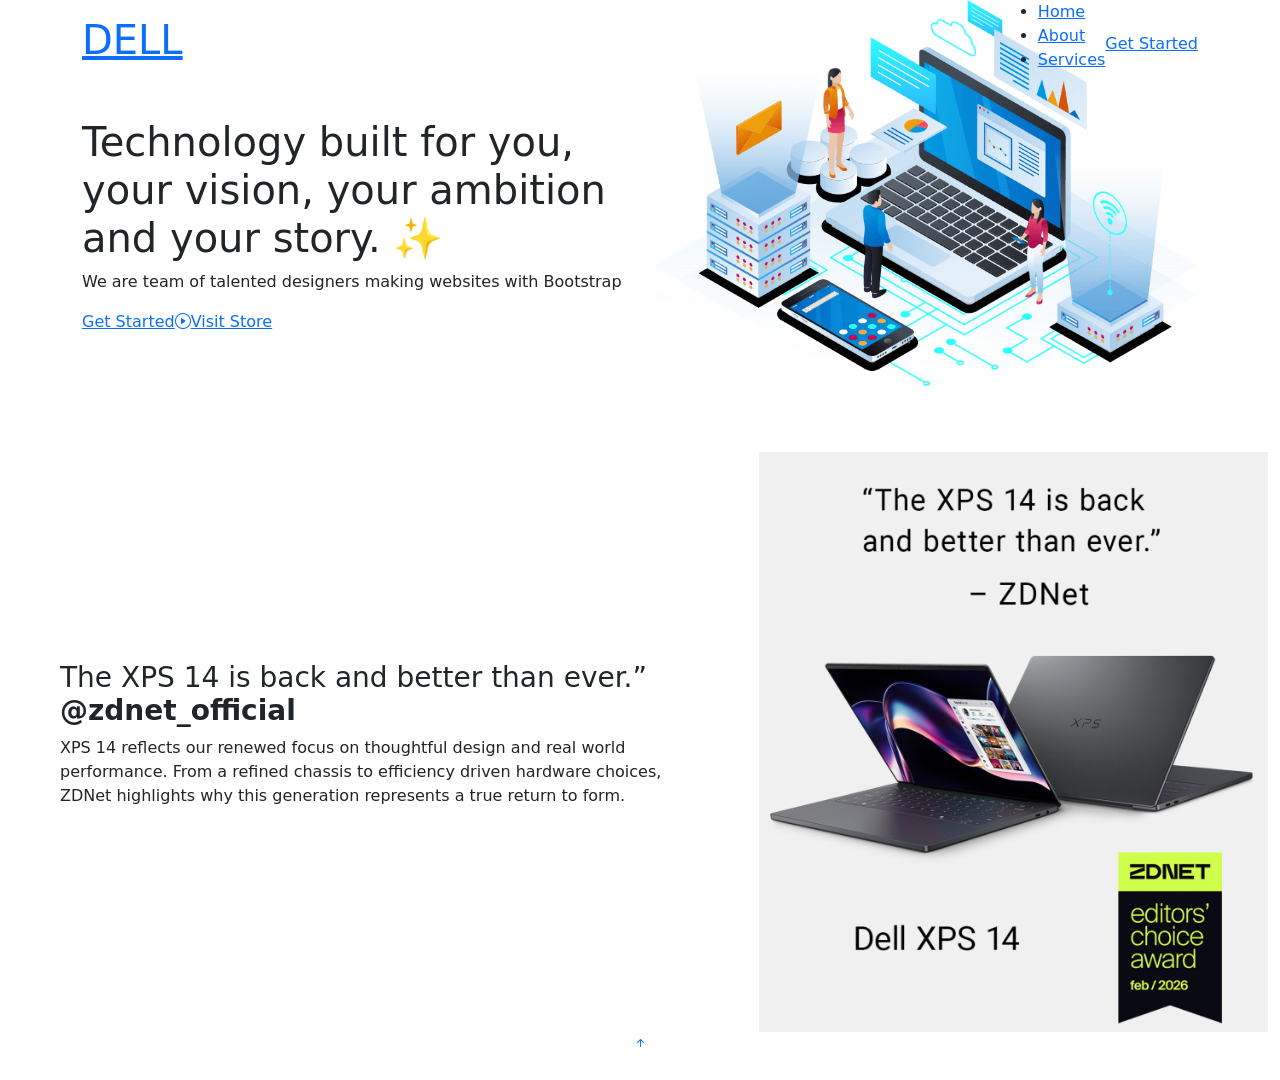
==== pertemuan5.html @ be4ac1d8 "Pertemuan 5" ====
<!DOCTYPE html>
<html lang="en">

<head>
    <meta charset="utf-8">
    <meta content="width=device-width, initial-scale=1.0" name="viewport">
    <title>DELL</title>
    <meta name="description" content="">
    <meta name="keywords" content="">

    <!-- Favicons -->
    <link href="assets/img/favicon.png" rel="icon">
    <link href="assets/img/apple-touch-icon.png" rel="apple-touch-icon">

    <!-- Fonts -->
    <link href="https://fonts.googleapis.com" rel="preconnect">
    <link href="https://fonts.gstatic.com" rel="preconnect" crossorigin>
    <link
        href="https://fonts.googleapis.com/css2?family=Open+Sans:ital,wght@0,300;0,400;0,500;0,600;0,700;0,800;1,300;1,400;1,500;1,600;1,700;1,800&family=Poppins:ital,wght@0,100;0,200;0,300;0,400;0,500;0,600;0,700;0,800;0,900;1,100;1,200;1,300;1,400;1,500;1,600;1,700;1,800;1,900&family=Jost:ital,wght@0,100;0,200;0,300;0,400;0,500;0,600;0,700;0,800;0,900;1,100;1,200;1,300;1,400;1,500;1,600;1,700;1,800;1,900&display=swap"
        rel="stylesheet">

    <!-- Vendor CSS Files -->
    <link href="assets/vendor/bootstrap/css/bootstrap.min.css" rel="stylesheet">
    <link href="assets/vendor/bootstrap-icons/bootstrap-icons.css" rel="stylesheet">
    <link href="assets/vendor/aos/aos.css" rel="stylesheet">
    <link href="assets/vendor/glightbox/css/glightbox.min.css" rel="stylesheet">
    <link href="assets/vendor/swiper/swiper-bundle.min.css" rel="stylesheet">

    <!-- Main CSS File -->
    <link href="assets/css/main.css" rel="stylesheet">

    <!-- =======================================================
  * Template Name: Arsha
  * Template URL: https://bootstrapmade.com/arsha-free-bootstrap-html-template-corporate/
  * Updated: Feb 22 2025 with Bootstrap v5.3.3
  * Author: BootstrapMade.com
  * License: https://bootstrapmade.com/license/
  ======================================================== -->
</head>

<body class="index-page">
    <header id="header" class="header d-flex align-items-center fixed-top">
        <div class="container-fluid container-xl position-relative d-flex align-items-center">

            <a href="index.html" class="logo d-flex align-items-center me-auto">
                <!-- Uncomment the line below if you also wish to use an image logo -->
                <!-- <img src="assets/img/logo.webp" alt=""> -->
                <h1 class="sitename">DELL</h1>
            </a>

            <nav id="navmenu" class="navmenu">
                <ul>
                    <li><a href="#hero" class="active">Home</a></li>
                    <li><a href="#about">About</a></li>
                    <li><a href="#services">Services</a></li>

                </ul>
                <i class="mobile-nav-toggle d-xl-none bi bi-list"></i>
            </nav>

            <a class="btn-getstarted" href="#about">Get Started</a>

        </div>
    </header>

    <main class="main">
        <!-- Hero Section -->
        <section id="hero" class="hero section dark-background">

            <div class="container">
                <div class="row gy-4">
                    <div class="col-lg-6 order-2 order-lg-1 d-flex flex-column justify-content-center"
                        data-aos="zoom-out">
                        <h1>Technology built for you, your vision, your ambition and your story. ✨</h1>
                        <p>We are team of talented designers making websites with Bootstrap</p>

                        <div class="d-flex">
                            <a href="#about" class="btn-get-started">Get Started</a>
                            <a href="https://l.instagram.com/?u=https%3A%2F%2Fvisitstore.bio%2Fdell%3Ftab%3Dig%26utm_source%3Dig%26utm_medium%3Dsocial%26utm_content%3Dlink_in_bio%26fbclid%3DPAZXh0bgNhZW0CMTEAc3J0YwZhcHBfaWQMMjU2MjgxMDQwNTU4AAGn1wt-uKForccDcbAhZGaCw2CGeVeqtNpb-4AswXRnAjXyF1CBVmko9P5yfzk_aem_PF3v_iSZuWiXkEMX3nxFkQ&e=AT5VqcN9qGXSwtc5ktyBr_a_6ZcY5F_qgJH9NtALonrfTA_e7dTb-rTY4AzBuj37gHFbcyLwXW1fg3IN4So0haaHDBRmsX565-ytRp4TcA"
                                class="glightbox btn-watch-video d-flex align-items-center"><i
                                    class="bi bi-play-circle"></i><span>Visit Store</span></a>
                        </div>
                    </div>
                    <div class="col-lg-6 order-1 order-lg-2 hero-img" data-aos="zoom-out" data-aos-delay="200">
                        <img src="assets/img/hero-img.png" class="img-fluid animated" alt="">
                    </div>
                </div>
            </div>

        </section><!-- /Hero Section -->

        <!-- Why Us Section -->
        <section id="why-us" class="section why-us light-background" data-builder="section">

            <div class="container-fluid">

                <div class="row gy-4">

                    <div class="col-lg-7 d-flex flex-column justify-content-center order-2 order-lg-1">

                        <div class="content px-xl-5" data-aos="fade-up" data-aos-delay="100">
                            <h3><span>The XPS 14 is back and better than ever.” </span><strong> @zdnet_official</strong>
                            </h3>
                            <p>
                                XPS 14 reflects our renewed focus on thoughtful design and real world performance. From
                                a refined chassis to efficiency driven hardware choices, ZDNet highlights why this
                                generation represents a true return to form.
                            </p>
                        </div>
                    </div>

                    <div class="col-lg-5 order-1 order-lg-2 why-us-img">
                        <img src="assets/img/dellfoto.png" class="img-fluid" alt="" data-aos="zoom-in"
                            data-aos-delay="100">
                    </div>
                </div>

            </div>

        </section><!-- /Why Us Section -->

    </main>
    <!-- Scroll Top -->
    <a href="#" id="scroll-top" class="scroll-top d-flex align-items-center justify-content-center"><i
            class="bi bi-arrow-up-short"></i></a>


    <!-- Preloader -->
    <div id="preloader"></div>

    <!-- Vendor JS Files -->
    <script src="assets/vendor/bootstrap/js/bootstrap.bundle.min.js"></script>
    <script src="assets/vendor/php-email-form/validate.js"></script>
    <script src="assets/vendor/aos/aos.js"></script>
    <script src="assets/vendor/glightbox/js/glightbox.min.js"></script>
    <script src="assets/vendor/swiper/swiper-bundle.min.js"></script>
    <script src="assets/vendor/waypoints/noframework.waypoints.js"></script>
    <script src="assets/vendor/imagesloaded/imagesloaded.pkgd.min.js"></script>
    <script src="assets/vendor/isotope-layout/isotope.pkgd.min.js"></script>

    <!-- Main JS File -->
    <script src="assets/js/main.js"></script>
</body>

</html>
---- assets/css/main.css ----
/**
* Template Name: Arsha
* Template URL: https://bootstrapmade.com/arsha-free-bootstrap-html-template-corporate/
* Updated: Feb 22 2025 with Bootstrap v5.3.3
* Author: BootstrapMade.com
* License: https://bootstrapmade.com/license/
*/

/*--------------------------------------------------------------
# Font & Color Variables
# Help: https://bootstrapmade.com/color-system/
--------------------------------------------------------------*/
/* Fonts */
:root {
  --default-font: "Open Sans",  system-ui, -apple-system, "Segoe UI", Roboto, "Helvetica Neue", Arial, "Noto Sans", "Liberation Sans", sans-serif, "Apple Color Emoji", "Segoe UI Emoji", "Segoe UI Symbol", "Noto Color Emoji";
  --heading-font: "Jost",  sans-serif;
  --nav-font: "Poppins",  sans-serif;
}

/* Global Colors - The following color variables are used throughout the website. Updating them here will change the color scheme of the entire website */
:root { 
  --background-color: #ffffff; /* Background color for the entire website, including individual sections */
  --default-color: #444444; /* Default color used for the majority of the text content across the entire website */
  --heading-color: #37517e; /* Color for headings, subheadings and title throughout the website */
  --accent-color: #47b2e4; /* Accent color that represents your brand on the website. It's used for buttons, links, and other elements that need to stand out */
  --surface-color: #ffffff; /* The surface color is used as a background of boxed elements within sections, such as cards, icon boxes, or other elements that require a visual separation from the global background. */
  --contrast-color: #ffffff; /* Contrast color for text, ensuring readability against backgrounds of accent, heading, or default colors. */
}

/* Nav Menu Colors - The following color variables are used specifically for the navigation menu. They are separate from the global colors to allow for more customization options */
:root {
  --nav-color: #ffffff;  /* The default color of the main navmenu links */
  --nav-hover-color: #47b2e4; /* Applied to main navmenu links when they are hovered over or active */
  --nav-mobile-background-color: #ffffff; /* Used as the background color for mobile navigation menu */
  --nav-dropdown-background-color: #ffffff; /* Used as the background color for dropdown items that appear when hovering over primary navigation items */
  --nav-dropdown-color: #444444; /* Used for navigation links of the dropdown items in the navigation menu. */
  --nav-dropdown-hover-color: #47b2e4; /* Similar to --nav-hover-color, this color is applied to dropdown navigation links when they are hovered over. */
}

/* Color Presets - These classes override global colors when applied to any section or element, providing reuse of the sam color scheme. */

.light-background {
  --background-color: #f5f6f8;
  --surface-color: #ffffff;
}

.dark-background {
  --background-color: #37517e;
  --default-color: #ffffff;
  --heading-color: #ffffff;
  --surface-color: #4668a2;
  --contrast-color: #ffffff;
}

/* Smooth scroll */
:root {
  scroll-behavior: smooth;
}

/*--------------------------------------------------------------
# General Styling & Shared Classes
--------------------------------------------------------------*/
body {
  color: var(--default-color);
  background-color: var(--background-color);
  font-family: var(--default-font);
}

a {
  color: var(--accent-color);
  text-decoration: none;
  transition: 0.3s;
}

a:hover {
  color: color-mix(in srgb, var(--accent-color), transparent 25%);
  text-decoration: none;
}

h1,
h2,
h3,
h4,
h5,
h6 {
  color: var(--heading-color);
  font-family: var(--heading-font);
}

/* PHP Email Form Messages
------------------------------*/
.php-email-form .error-message {
  display: none;
  background: #df1529;
  color: #ffffff;
  text-align: left;
  padding: 15px;
  margin-bottom: 24px;
  font-weight: 600;
}

.php-email-form .sent-message {
  display: none;
  color: #ffffff;
  background: #059652;
  text-align: center;
  padding: 15px;
  margin-bottom: 24px;
  font-weight: 600;
}

.php-email-form .loading {
  display: none;
  background: var(--surface-color);
  text-align: center;
  padding: 15px;
  margin-bottom: 24px;
}

.php-email-form .loading:before {
  content: "";
  display: inline-block;
  border-radius: 50%;
  width: 24px;
  height: 24px;
  margin: 0 10px -6px 0;
  border: 3px solid var(--accent-color);
  border-top-color: var(--surface-color);
  animation: php-email-form-loading 1s linear infinite;
}

@keyframes php-email-form-loading {
  0% {
    transform: rotate(0deg);
  }

  100% {
    transform: rotate(360deg);
  }
}

/*--------------------------------------------------------------
# Global Header
--------------------------------------------------------------*/
.header {
  --background-color: #3d4d6a;
  --heading-color: #ffffff;
  color: var(--default-color);
  background-color: var(--background-color);
  padding: 15px 0;
  transition: all 0.5s;
  z-index: 997;
}

.header .logo {
  line-height: 1;
}

.header .logo img {
  max-height: 36px;
  margin-right: 8px;
}

.header .logo h1 {
  font-size: 30px;
  margin: 0;
  font-weight: 500;
  color: var(--heading-color);
  letter-spacing: 2px;
  text-transform: uppercase;
}

.header .btn-getstarted,
.header .btn-getstarted:focus {
  color: var(--contrast-color);
  background: var(--accent-color);
  font-size: 14px;
  padding: 8px 25px;
  margin: 0 0 0 30px;
  border-radius: 50px;
  transition: 0.3s;
}

.header .btn-getstarted:hover,
.header .btn-getstarted:focus:hover {
  color: var(--contrast-color);
  background: color-mix(in srgb, var(--accent-color), transparent 15%);
}

@media (max-width: 1200px) {
  .header .logo {
    order: 1;
  }

  .header .btn-getstarted {
    order: 2;
    margin: 0 15px 0 0;
    padding: 6px 15px;
  }

  .header .navmenu {
    order: 3;
  }
}

/* Index Page Header
------------------------------*/
.index-page .header {
  --background-color: rgba(255, 255, 255, 0);
  --heading-color: #ffffff;
  --nav-color: #ffffff;
}

/* Index Page Header on Scroll
------------------------------*/
.index-page.scrolled .header {
  --background-color: rgba(40, 58, 90, 0.9);
}

/*--------------------------------------------------------------
# Navigation Menu
--------------------------------------------------------------*/
/* Desktop Navigation */
@media (min-width: 1200px) {
  .navmenu {
    padding: 0;
  }

  .navmenu ul {
    margin: 0;
    padding: 0;
    display: flex;
    list-style: none;
    align-items: center;
  }

  .navmenu li {
    position: relative;
  }

  .navmenu a,
  .navmenu a:focus {
    color: var(--nav-color);
    padding: 18px 15px;
    font-size: 15px;
    font-family: var(--nav-font);
    font-weight: 400;
    display: flex;
    align-items: center;
    justify-content: space-between;
    white-space: nowrap;
    transition: 0.3s;
  }

  .navmenu a i,
  .navmenu a:focus i {
    font-size: 12px;
    line-height: 0;
    margin-left: 5px;
    transition: 0.3s;
  }

  .navmenu li:last-child a {
    padding-right: 0;
  }

  .navmenu li:hover>a,
  .navmenu .active,
  .navmenu .active:focus {
    color: var(--nav-hover-color);
  }

  .navmenu .dropdown ul {
    margin: 0;
    padding: 10px 0;
    background: var(--nav-dropdown-background-color);
    display: block;
    position: absolute;
    visibility: hidden;
    left: 14px;
    top: 130%;
    opacity: 0;
    transition: 0.3s;
    border-radius: 4px;
    z-index: 99;
    box-shadow: 0px 0px 30px rgba(0, 0, 0, 0.1);
  }

  .navmenu .dropdown ul li {
    min-width: 200px;
  }

  .navmenu .dropdown ul a {
    padding: 10px 20px;
    font-size: 15px;
    text-transform: none;
    color: var(--nav-dropdown-color);
  }

  .navmenu .dropdown ul a i {
    font-size: 12px;
  }

  .navmenu .dropdown ul a:hover,
  .navmenu .dropdown ul .active:hover,
  .navmenu .dropdown ul li:hover>a {
    color: var(--nav-dropdown-hover-color);
  }

  .navmenu .dropdown:hover>ul {
    opacity: 1;
    top: 100%;
    visibility: visible;
  }

  .navmenu .dropdown .dropdown ul {
    top: 0;
    left: -90%;
    visibility: hidden;
  }

  .navmenu .dropdown .dropdown:hover>ul {
    opacity: 1;
    top: 0;
    left: -100%;
    visibility: visible;
  }

  .navmenu .megamenu {
    position: static;
  }

  .navmenu .megamenu ul {
    margin: 0;
    padding: 10px;
    background: var(--nav-dropdown-background-color);
    box-shadow: 0px 0px 20px rgba(0, 0, 0, 0.1);
    position: absolute;
    top: 130%;
    left: 0;
    right: 0;
    visibility: hidden;
    opacity: 0;
    display: flex;
    transition: 0.3s;
    border-radius: 4px;
    z-index: 99;
  }

  .navmenu .megamenu ul li {
    flex: 1;
  }

  .navmenu .megamenu ul li a,
  .navmenu .megamenu ul li:hover>a {
    padding: 10px 20px;
    font-size: 15px;
    color: var(--nav-dropdown-color);
  }

  .navmenu .megamenu ul li a:hover,
  .navmenu .megamenu ul li .active,
  .navmenu .megamenu ul li .active:hover {
    color: var(--nav-dropdown-hover-color);
  }

  .navmenu .megamenu:hover>ul {
    opacity: 1;
    top: 100%;
    visibility: visible;
  }

  .navmenu .dd-box-shadow {
    box-shadow: 0px 0px 30px rgba(0, 0, 0, 0.1);
  }
}

/* Mobile Navigation */
@media (max-width: 1199px) {
  .mobile-nav-toggle {
    color: var(--nav-color);
    font-size: 28px;
    line-height: 0;
    margin-right: 10px;
    cursor: pointer;
    transition: color 0.3s;
  }

  .navmenu {
    padding: 0;
    z-index: 9997;
  }

  .navmenu ul {
    display: none;
    list-style: none;
    position: absolute;
    inset: 60px 20px 20px 20px;
    padding: 10px 0;
    margin: 0;
    border-radius: 6px;
    background-color: var(--nav-mobile-background-color);
    overflow-y: auto;
    transition: 0.3s;
    z-index: 9998;
    box-shadow: 0px 0px 30px rgba(0, 0, 0, 0.1);
  }

  .navmenu a,
  .navmenu a:focus {
    color: var(--nav-dropdown-color);
    padding: 10px 20px;
    font-family: var(--nav-font);
    font-size: 17px;
    font-weight: 500;
    display: flex;
    align-items: center;
    justify-content: space-between;
    white-space: nowrap;
    transition: 0.3s;
  }

  .navmenu a i,
  .navmenu a:focus i {
    font-size: 12px;
    line-height: 0;
    margin-left: 5px;
    width: 30px;
    height: 30px;
    display: flex;
    align-items: center;
    justify-content: center;
    border-radius: 50%;
    transition: 0.3s;
    background-color: color-mix(in srgb, var(--accent-color), transparent 90%);
  }

  .navmenu a i:hover,
  .navmenu a:focus i:hover {
    background-color: var(--accent-color);
    color: var(--contrast-color);
  }

  .navmenu a:hover,
  .navmenu .active,
  .navmenu .active:focus {
    color: var(--nav-dropdown-hover-color);
  }

  .navmenu .active i,
  .navmenu .active:focus i {
    background-color: var(--accent-color);
    color: var(--contrast-color);
    transform: rotate(180deg);
  }

  .navmenu .dropdown ul {
    position: static;
    display: none;
    z-index: 99;
    padding: 10px 0;
    margin: 10px 20px;
    background-color: var(--nav-dropdown-background-color);
    border: 1px solid color-mix(in srgb, var(--default-color), transparent 90%);
    box-shadow: none;
    transition: all 0.5s ease-in-out;
  }

  .navmenu .dropdown ul ul {
    background-color: rgba(33, 37, 41, 0.1);
  }

  .navmenu .dropdown>.dropdown-active {
    display: block;
    background-color: rgba(33, 37, 41, 0.03);
  }

  .mobile-nav-active {
    overflow: hidden;
  }

  .mobile-nav-active .mobile-nav-toggle {
    color: #fff;
    position: absolute;
    font-size: 32px;
    top: 15px;
    right: 15px;
    margin-right: 0;
    z-index: 9999;
  }

  .mobile-nav-active .navmenu {
    position: fixed;
    overflow: hidden;
    inset: 0;
    background: rgba(33, 37, 41, 0.8);
    transition: 0.3s;
  }

  .mobile-nav-active .navmenu>ul {
    display: block;
  }
}

/*--------------------------------------------------------------
# Global Footer
--------------------------------------------------------------*/
.footer {
  color: var(--default-color);
  background-color: var(--background-color);
  font-size: 14px;
  padding-bottom: 50px;
  position: relative;
}

.footer .footer-newsletter {
  background-color: color-mix(in srgb, var(--heading-color), transparent 95%);
  padding: 50px 0;
}

.footer .footer-newsletter h4 {
  font-size: 24px;
}

.footer .footer-newsletter .newsletter-form {
  margin-top: 30px;
  margin-bottom: 15px;
  padding: 6px 8px;
  position: relative;
  background-color: color-mix(in srgb, var(--background-color), transparent 50%);
  border: 1px solid color-mix(in srgb, var(--default-color), transparent 90%);
  box-shadow: 0px 2px 25px rgba(0, 0, 0, 0.1);
  display: flex;
  transition: 0.3s;
  border-radius: 50px;
}

.footer .footer-newsletter .newsletter-form:focus-within {
  border-color: var(--accent-color);
}

.footer .footer-newsletter .newsletter-form input[type=email] {
  border: 0;
  padding: 4px;
  width: 100%;
  background-color: color-mix(in srgb, var(--background-color), transparent 50%);
  color: var(--default-color);
}

.footer .footer-newsletter .newsletter-form input[type=email]:focus-visible {
  outline: none;
}

.footer .footer-newsletter .newsletter-form input[type=submit] {
  border: 0;
  font-size: 16px;
  padding: 0 20px;
  margin: -7px -8px -7px 0;
  background: var(--accent-color);
  color: var(--contrast-color);
  transition: 0.3s;
  border-radius: 50px;
}

.footer .footer-newsletter .newsletter-form input[type=submit]:hover {
  background: color-mix(in srgb, var(--accent-color), transparent 20%);
}

.footer .footer-top {
  padding-top: 50px;
}

.footer .social-links a {
  display: flex;
  align-items: center;
  justify-content: center;
  width: 40px;
  height: 40px;
  border-radius: 50%;
  border: 1px solid color-mix(in srgb, var(--default-color), transparent 50%);
  font-size: 16px;
  color: color-mix(in srgb, var(--default-color), transparent 20%);
  margin-right: 10px;
  transition: 0.3s;
}

.footer .social-links a:hover {
  color: var(--accent-color);
  border-color: var(--accent-color);
}

.footer h4 {
  font-size: 16px;
  font-weight: bold;
  position: relative;
  padding-bottom: 12px;
}

.footer .footer-links {
  margin-bottom: 30px;
}

.footer .footer-links ul {
  list-style: none;
  padding: 0;
  margin: 0;
}

.footer .footer-links ul i {
  margin-right: 3px;
  font-size: 12px;
  line-height: 0;
  color: var(--accent-color);
}

.footer .footer-links ul li {
  padding: 10px 0;
  display: flex;
  align-items: center;
}

.footer .footer-links ul li:first-child {
  padding-top: 0;
}

.footer .footer-links ul a {
  display: inline-block;
  color: color-mix(in srgb, var(--default-color), transparent 20%);
  line-height: 1;
}

.footer .footer-links ul a:hover {
  color: var(--accent-color);
}

.footer .footer-about a {
  color: var(--heading-color);
  font-size: 28px;
  font-weight: 600;
  text-transform: uppercase;
  font-family: var(--heading-font);
}

.footer .footer-contact p {
  margin-bottom: 5px;
}

.footer .copyright {
  padding-top: 25px;
  padding-bottom: 25px;
  border-top: 1px solid color-mix(in srgb, var(--default-color), transparent 90%);
}

.footer .copyright p {
  margin-bottom: 0;
}

.footer .credits {
  margin-top: 6px;
  font-size: 13px;
}

/*--------------------------------------------------------------
# Preloader
--------------------------------------------------------------*/
#preloader {
  position: fixed;
  inset: 0;
  z-index: 999999;
  overflow: hidden;
  background: var(--background-color);
  transition: all 0.6s ease-out;
}

#preloader:before {
  content: "";
  position: fixed;
  top: calc(50% - 30px);
  left: calc(50% - 30px);
  border: 6px solid #ffffff;
  border-color: var(--accent-color) transparent var(--accent-color) transparent;
  border-radius: 50%;
  width: 60px;
  height: 60px;
  animation: animate-preloader 1.5s linear infinite;
}

@keyframes animate-preloader {
  0% {
    transform: rotate(0deg);
  }

  100% {
    transform: rotate(360deg);
  }
}

/*--------------------------------------------------------------
# Scroll Top Button
--------------------------------------------------------------*/
.scroll-top {
  position: fixed;
  visibility: hidden;
  opacity: 0;
  right: 15px;
  bottom: -15px;
  z-index: 99999;
  background-color: var(--accent-color);
  width: 44px;
  height: 44px;
  border-radius: 50px;
  transition: all 0.4s;
}

.scroll-top i {
  font-size: 24px;
  color: var(--contrast-color);
  line-height: 0;
}

.scroll-top:hover {
  background-color: color-mix(in srgb, var(--accent-color), transparent 20%);
  color: var(--contrast-color);
}

.scroll-top.active {
  visibility: visible;
  opacity: 1;
  bottom: 15px;
}

/*--------------------------------------------------------------
# Disable aos animation delay on mobile devices
--------------------------------------------------------------*/
@media screen and (max-width: 768px) {
  [data-aos-delay] {
    transition-delay: 0 !important;
  }
}

/*--------------------------------------------------------------
# Global Page Titles & Breadcrumbs
--------------------------------------------------------------*/
.page-title {
  --background-color: color-mix(in srgb, var(--default-color), transparent 96%);
  color: var(--default-color);
  background-color: var(--background-color);
  padding: 20px 0;
  position: relative;
}

.page-title h1 {
  font-size: 28px;
  font-weight: 700;
  margin: 0;
}

.page-title .breadcrumbs ol {
  display: flex;
  flex-wrap: wrap;
  list-style: none;
  padding: 0 0 10px 0;
  margin: 0;
  font-size: 14px;
}

.page-title .breadcrumbs ol li+li {
  padding-left: 10px;
}

.page-title .breadcrumbs ol li+li::before {
  content: "/";
  display: inline-block;
  padding-right: 10px;
  color: color-mix(in srgb, var(--default-color), transparent 70%);
}

/*--------------------------------------------------------------
# Global Sections
--------------------------------------------------------------*/
section,
.section {
  color: var(--default-color);
  background-color: var(--background-color);
  padding: 60px 0;
  scroll-margin-top: 88px;
  overflow: clip;
}

@media (max-width: 1199px) {

  section,
  .section {
    scroll-margin-top: 66px;
  }
}

/*--------------------------------------------------------------
# Global Section Titles
--------------------------------------------------------------*/
.section-title {
  text-align: center;
  padding-bottom: 60px;
  position: relative;
}

.section-title h2 {
  font-size: 32px;
  font-weight: 700;
  margin-bottom: 20px;
  padding-bottom: 20px;
  text-transform: uppercase;
  position: relative;
}

.section-title h2:before {
  content: "";
  position: absolute;
  display: block;
  width: 160px;
  height: 1px;
  background: color-mix(in srgb, var(--default-color), transparent 60%);
  left: 0;
  right: 0;
  bottom: 1px;
  margin: auto;
}

.section-title h2::after {
  content: "";
  position: absolute;
  display: block;
  width: 60px;
  height: 3px;
  background: var(--accent-color);
  left: 0;
  right: 0;
  bottom: 0;
  margin: auto;
}

.section-title p {
  margin-bottom: 0;
}

/*--------------------------------------------------------------
# Hero Section
--------------------------------------------------------------*/
.hero {
  width: 100%;
  min-height: 80vh;
  position: relative;
  padding: 120px 0 60px 0;
  display: flex;
  align-items: center;
}

.hero h1 {
  margin: 0;
  font-size: 48px;
  font-weight: 700;
  line-height: 56px;
}

.hero p {
  color: color-mix(in srgb, var(--default-color), transparent 30%);
  margin: 5px 0 30px 0;
  font-size: 22px;
  line-height: 1.3;
  font-weight: 600;
}

.hero .btn-get-started {
  color: var(--contrast-color);
  background: var(--accent-color);
  font-family: var(--heading-font);
  font-weight: 500;
  font-size: 15px;
  letter-spacing: 1px;
  display: inline-block;
  padding: 10px 28px 12px 28px;
  border-radius: 50px;
  transition: 0.5s;
}

.hero .btn-get-started:hover {
  color: var(--contrast-color);
  background: color-mix(in srgb, var(--accent-color), transparent 15%);
}

.hero .btn-watch-video {
  font-size: 16px;
  transition: 0.5s;
  margin-left: 25px;
  color: var(--default-color);
  font-weight: 600;
}

.hero .btn-watch-video i {
  color: var(--contrast-color);
  font-size: 32px;
  transition: 0.3s;
  line-height: 0;
  margin-right: 8px;
}

.hero .btn-watch-video:hover {
  color: var(--accent-color);
}

.hero .btn-watch-video:hover i {
  color: color-mix(in srgb, var(--accent-color), transparent 15%);
}

.hero .animated {
  animation: up-down 2s ease-in-out infinite alternate-reverse both;
}

@media (max-width: 640px) {
  .hero h1 {
    font-size: 28px;
    line-height: 36px;
  }

  .hero p {
    font-size: 18px;
    line-height: 24px;
    margin-bottom: 30px;
  }

  .hero .btn-get-started,
  .hero .btn-watch-video {
    font-size: 13px;
  }
}

@keyframes up-down {
  0% {
    transform: translateY(10px);
  }

  100% {
    transform: translateY(-10px);
  }
}

/*--------------------------------------------------------------
# Clients Section
--------------------------------------------------------------*/
.clients {
  padding: 12px 0;
}

.clients .swiper {
  padding: 10px 0;
}

.clients .swiper-wrapper {
  height: auto;
}

.clients .swiper-slide img {
  transition: 0.3s;
  padding: 0 10px;
}

.clients .swiper-slide img:hover {
  transform: scale(1.1);
}

/*--------------------------------------------------------------
# About Section
--------------------------------------------------------------*/
.about ul {
  list-style: none;
  padding: 0;
}

.about ul li {
  padding-bottom: 5px;
  display: flex;
  align-items: center;
}

.about ul i {
  font-size: 20px;
  padding-right: 4px;
  color: var(--accent-color);
}

.about .read-more {
  color: var(--accent-color);
  font-family: var(--heading-font);
  font-weight: 500;
  font-size: 16px;
  letter-spacing: 1px;
  padding: 8px 28px;
  border-radius: 5px;
  transition: 0.3s;
  display: inline-flex;
  align-items: center;
  justify-content: center;
  border: 2px solid var(--accent-color);
}

.about .read-more i {
  font-size: 18px;
  margin-left: 5px;
  line-height: 0;
  transition: 0.3s;
}

.about .read-more:hover {
  background: var(--accent-color);
  color: var(--contrast-color);
}

.about .read-more:hover i {
  transform: translate(5px, 0);
}

/*--------------------------------------------------------------
# Why Us Section
--------------------------------------------------------------*/
.why-us {
  padding: 30px 0;
}

.why-us .content h3 {
  font-weight: 400;
  font-size: 34px;
}

.why-us .content p {
  color: color-mix(in srgb, var(--default-color), transparent 30%);
}

.why-us .faq-container .faq-item {
  background-color: var(--surface-color);
  position: relative;
  padding: 20px;
  margin-bottom: 20px;
  box-shadow: 0px 5px 25px 0px rgba(0, 0, 0, 0.1);
  overflow: hidden;
}

.why-us .faq-container .faq-item:last-child {
  margin-bottom: 0;
}

.why-us .faq-container .faq-item h3 {
  font-weight: 500;
  font-size: 17px;
  line-height: 24px;
  margin: 0 30px 0 0;
  transition: 0.3s;
  cursor: pointer;
}

.why-us .faq-container .faq-item h3 span {
  color: var(--accent-color);
  padding-right: 5px;
  font-weight: 600;
}

.why-us .faq-container .faq-item h3:hover {
  color: var(--accent-color);
}

.why-us .faq-container .faq-item .faq-content {
  display: grid;
  grid-template-rows: 0fr;
  transition: 0.3s ease-in-out;
  visibility: hidden;
  opacity: 0;
}

.why-us .faq-container .faq-item .faq-content p {
  margin-bottom: 0;
  overflow: hidden;
}

.why-us .faq-container .faq-item .faq-icon {
  position: absolute;
  top: 22px;
  left: 20px;
  font-size: 22px;
  line-height: 0;
  transition: 0.3s;
  color: var(--accent-color);
}

.why-us .faq-container .faq-item .faq-toggle {
  position: absolute;
  top: 20px;
  right: 20px;
  font-size: 16px;
  line-height: 0;
  transition: 0.3s;
  cursor: pointer;
}

.why-us .faq-container .faq-item .faq-toggle:hover {
  color: var(--accent-color);
}

.why-us .faq-container .faq-active h3 {
  color: var(--accent-color);
}

.why-us .faq-container .faq-active .faq-content {
  grid-template-rows: 1fr;
  visibility: visible;
  opacity: 1;
  padding-top: 10px;
}

.why-us .faq-container .faq-active .faq-toggle {
  transform: rotate(90deg);
  color: var(--accent-color);
}

.why-us .why-us-img {
  display: flex;
  align-items: center;
  justify-content: center;
}

.why-us .why-us-img img {
  max-height: 70%;
}

/*--------------------------------------------------------------
# Skills Section
--------------------------------------------------------------*/
.skills .content h3 {
  font-size: 2rem;
  font-weight: 700;
}

.skills .content p {
  color: color-mix(in srgb, var(--default-color), transparent 30%);
}

.skills .content p:last-child {
  margin-bottom: 0;
}

.skills .content ul {
  list-style: none;
  padding: 0;
}

.skills .content ul li {
  padding-bottom: 10px;
}

.skills .progress {
  height: 60px;
  display: block;
  background: none;
  border-radius: 0;
}

.skills .progress .skill {
  color: var(--default-color);
  padding: 0;
  margin: 0 0 6px 0;
  text-transform: uppercase;
  display: block;
  font-weight: 600;
  font-family: var(--heading-font);
}

.skills .progress .skill .val {
  float: right;
  font-style: normal;
}

.skills .progress-bar-wrap {
  background: color-mix(in srgb, var(--heading-color), transparent 90%);
  height: 10px;
}

.skills .progress-bar {
  width: 1px;
  height: 10px;
  transition: 0.9s;
  background-color: var(--heading-color);
}

/*--------------------------------------------------------------
# Services Section
--------------------------------------------------------------*/
.services .service-item {
  background-color: var(--surface-color);
  box-shadow: 0px 5px 90px 0px rgba(0, 0, 0, 0.1);
  padding: 50px 30px;
  transition: all ease-in-out 0.4s;
  height: 100%;
}

.services .service-item .icon {
  margin-bottom: 10px;
}

.services .service-item .icon i {
  color: var(--accent-color);
  font-size: 36px;
  transition: 0.3s;
}

.services .service-item h4 {
  font-weight: 700;
  margin-bottom: 15px;
  font-size: 20px;
}

.services .service-item h4 a {
  color: var(--heading-color);
  transition: ease-in-out 0.3s;
}

.services .service-item p {
  line-height: 24px;
  font-size: 14px;
  margin-bottom: 0;
}

.services .service-item:hover {
  transform: translateY(-10px);
}

.services .service-item:hover h4 a {
  color: var(--accent-color);
}

/*--------------------------------------------------------------
# Work Process Section
--------------------------------------------------------------*/
.work-process .steps-item {
  background: var(--surface-color);
  border-radius: 20px;
  height: 100%;
  transition: all 0.3s ease-in-out;
  box-shadow: 0 5px 20px color-mix(in srgb, var(--default-color), transparent 92%);
}

.work-process .steps-item .steps-image {
  border-radius: 20px 20px 0 0;
  overflow: hidden;
}

.work-process .steps-item:hover {
  transform: translateY(-10px);
  box-shadow: 0 15px 30px color-mix(in srgb, var(--accent-color), transparent 85%);
}

.work-process .steps-item:hover .steps-number {
  background: var(--accent-color);
  color: var(--contrast-color);
}

.work-process .steps-item:hover .steps-image img {
  transform: scale(1.1);
}

.work-process .steps-image {
  position: relative;
  height: 280px;
}

.work-process .steps-image img {
  width: 100%;
  height: 100%;
  object-fit: cover;
  transition: transform 0.6s ease;
}

.work-process .steps-content {
  position: relative;
  padding: 40px 30px 30px;
}

.work-process .steps-content .steps-number {
  position: absolute;
  left: 30px;
  top: -30px;
  width: 60px;
  height: 60px;
  background: var(--accent-color);
  color: var(--contrast-color);
  border-radius: 50%;
  font-family: var(--heading-font);
  font-size: 24px;
  font-weight: 700;
  display: flex;
  align-items: center;
  justify-content: center;
  transition: all 0.3s ease-in-out;
}

.work-process .steps-content h3 {
  font-size: 24px;
  font-weight: 700;
  margin-bottom: 15px;
}

.work-process .steps-content p {
  font-size: 15px;
  color: color-mix(in srgb, var(--default-color), transparent 20%);
  margin-bottom: 25px;
}

.work-process .steps-features .feature-item {
  display: flex;
  align-items: center;
  margin-bottom: 12px;
}

.work-process .steps-features .feature-item:last-child {
  margin-bottom: 0;
}

.work-process .steps-features .feature-item i {
  color: var(--accent-color);
  font-size: 18px;
  margin-right: 10px;
}

.work-process .steps-features .feature-item span {
  font-size: 14px;
  color: color-mix(in srgb, var(--default-color), transparent 15%);
}

@media (max-width: 1199px) {
  .work-process .steps-image {
    height: 240px;
  }

  .work-process .steps-content {
    padding: 35px 25px 25px;
  }

  .work-process .steps-content h3 {
    font-size: 22px;
  }
}

@media (max-width: 991px) {
  .work-process .steps-item {
    margin-bottom: 30px;
  }

  .work-process .steps-image {
    height: 220px;
  }

  .work-process .steps-content {
    padding: 30px 20px 20px;
  }

  .work-process .steps-content .steps-number {
    width: 50px;
    height: 50px;
    font-size: 20px;
    left: 25px;
    top: -25px;
  }

  .work-process .steps-content h3 {
    font-size: 20px;
    margin-bottom: 12px;
  }

  .work-process .steps-content p {
    font-size: 14px;
    margin-bottom: 20px;
  }
}

/*--------------------------------------------------------------
# Call To Action Section
--------------------------------------------------------------*/
.call-to-action {
  padding: 120px 0;
  position: relative;
  clip-path: inset(0);
}

.call-to-action img {
  position: fixed;
  top: 0;
  left: 0;
  display: block;
  width: 100%;
  height: 100%;
  object-fit: cover;
  z-index: 1;
}

.call-to-action:before {
  content: "";
  background: color-mix(in srgb, var(--background-color), transparent 35%);
  position: absolute;
  inset: 0;
  z-index: 2;
}

.call-to-action .container {
  position: relative;
  z-index: 3;
}

.call-to-action h3 {
  color: var(--default-color);
  font-size: 28px;
  font-weight: 700;
}

.call-to-action p {
  color: var(--default-color);
}

.call-to-action .cta-btn {
  font-family: var(--heading-font);
  font-weight: 500;
  font-size: 16px;
  letter-spacing: 1px;
  display: inline-block;
  padding: 12px 40px;
  border-radius: 50px;
  transition: 0.5s;
  margin: 10px;
  border: 2px solid var(--contrast-color);
  color: var(--contrast-color);
}

.call-to-action .cta-btn:hover {
  background: var(--accent-color);
  border: 2px solid var(--accent-color);
}

/*--------------------------------------------------------------
# Portfolio Section
--------------------------------------------------------------*/
.portfolio .portfolio-filters {
  padding: 0;
  margin: 0 auto 20px auto;
  list-style: none;
  text-align: center;
}

.portfolio .portfolio-filters li {
  cursor: pointer;
  display: inline-block;
  padding: 8px 20px 10px 20px;
  margin: 0;
  font-size: 15px;
  font-weight: 500;
  line-height: 1;
  margin-bottom: 5px;
  border-radius: 50px;
  transition: all 0.3s ease-in-out;
  font-family: var(--heading-font);
}

.portfolio .portfolio-filters li:hover,
.portfolio .portfolio-filters li.filter-active {
  color: var(--contrast-color);
  background-color: var(--accent-color);
}

.portfolio .portfolio-filters li:first-child {
  margin-left: 0;
}

.portfolio .portfolio-filters li:last-child {
  margin-right: 0;
}

@media (max-width: 575px) {
  .portfolio .portfolio-filters li {
    font-size: 14px;
    margin: 0 0 10px 0;
  }
}

.portfolio .portfolio-item {
  position: relative;
  overflow: hidden;
}

.portfolio .portfolio-item .portfolio-info {
  opacity: 0;
  position: absolute;
  left: 12px;
  right: 12px;
  bottom: -100%;
  z-index: 3;
  transition: all ease-in-out 0.5s;
  background: color-mix(in srgb, var(--background-color), transparent 10%);
  padding: 15px;
}

.portfolio .portfolio-item .portfolio-info h4 {
  font-size: 18px;
  font-weight: 600;
  padding-right: 50px;
}

.portfolio .portfolio-item .portfolio-info p {
  color: color-mix(in srgb, var(--default-color), transparent 30%);
  font-size: 14px;
  margin-bottom: 0;
  padding-right: 50px;
}

.portfolio .portfolio-item .portfolio-info .preview-link,
.portfolio .portfolio-item .portfolio-info .details-link {
  position: absolute;
  right: 50px;
  font-size: 24px;
  top: calc(50% - 14px);
  color: color-mix(in srgb, var(--default-color), transparent 30%);
  transition: 0.3s;
  line-height: 0;
}

.portfolio .portfolio-item .portfolio-info .preview-link:hover,
.portfolio .portfolio-item .portfolio-info .details-link:hover {
  color: var(--accent-color);
}

.portfolio .portfolio-item .portfolio-info .details-link {
  right: 14px;
  font-size: 28px;
}

.portfolio .portfolio-item:hover .portfolio-info {
  opacity: 1;
  bottom: 0;
}

/*--------------------------------------------------------------
# Team Section
--------------------------------------------------------------*/
.team .team-member {
  background-color: var(--surface-color);
  box-shadow: 0px 2px 15px rgba(0, 0, 0, 0.1);
  position: relative;
  border-radius: 5px;
  transition: 0.5s;
  padding: 30px;
  height: 100%;
}

@media (max-width: 468px) {
  .team .team-member {
    flex-direction: column;
    justify-content: center !important;
    align-items: center !important;
  }
}

.team .team-member .pic {
  overflow: hidden;
  width: 150px;
  border-radius: 50%;
  flex-shrink: 0;
}

.team .team-member .pic img {
  transition: ease-in-out 0.3s;
}

.team .team-member:hover {
  transform: translateY(-10px);
}

.team .team-member .member-info {
  padding-left: 30px;
}

@media (max-width: 468px) {
  .team .team-member .member-info {
    padding: 30px 0 0 0;
    text-align: center;
  }
}

.team .team-member h4 {
  font-weight: 700;
  margin-bottom: 5px;
  font-size: 20px;
}

.team .team-member span {
  display: block;
  font-size: 15px;
  padding-bottom: 10px;
  position: relative;
  font-weight: 500;
}

.team .team-member span::after {
  content: "";
  position: absolute;
  display: block;
  width: 50px;
  height: 1px;
  background: color-mix(in srgb, var(--default-color), transparent 85%);
  bottom: 0;
  left: 0;
}

@media (max-width: 468px) {
  .team .team-member span::after {
    left: calc(50% - 25px);
  }
}

.team .team-member p {
  margin: 10px 0 0 0;
  font-size: 14px;
}

.team .team-member .social {
  margin-top: 12px;
  display: flex;
  align-items: center;
  justify-content: start;
  width: 100%;
}

@media (max-width: 468px) {
  .team .team-member .social {
    justify-content: center;
  }
}

.team .team-member .social a {
  background: color-mix(in srgb, var(--default-color), transparent 94%);
  transition: ease-in-out 0.3s;
  display: flex;
  align-items: center;
  justify-content: center;
  border-radius: 50px;
  width: 36px;
  height: 36px;
}

.team .team-member .social a i {
  color: color-mix(in srgb, var(--default-color), transparent 20%);
  font-size: 16px;
  margin: 0 2px;
}

.team .team-member .social a:hover {
  background: var(--accent-color);
}

.team .team-member .social a:hover i {
  color: var(--contrast-color);
}

.team .team-member .social a+a {
  margin-left: 8px;
}

/*--------------------------------------------------------------
# Pricing Section
--------------------------------------------------------------*/
.pricing .pricing-item {
  background-color: var(--surface-color);
  box-shadow: 0 3px 20px -2px rgba(0, 0, 0, 0.1);
  border-top: 4px solid var(--background-color);
  padding: 60px 40px;
  height: 100%;
  border-radius: 5px;
}

.pricing h3 {
  font-weight: 600;
  margin-bottom: 15px;
  font-size: 20px;
}

.pricing h4 {
  color: var(--accent-color);
  font-size: 48px;
  font-weight: 400;
  font-family: var(--heading-font);
  margin-bottom: 0;
}

.pricing h4 sup {
  font-size: 28px;
}

.pricing h4 span {
  color: color-mix(in srgb, var(--default-color), transparent 50%);
  font-size: 18px;
}

.pricing ul {
  padding: 20px 0;
  list-style: none;
  color: color-mix(in srgb, var(--default-color), transparent 30%);
  text-align: left;
  line-height: 20px;
}

.pricing ul li {
  padding: 10px 0;
  display: flex;
  align-items: center;
}

.pricing ul i {
  color: #059652;
  font-size: 24px;
  padding-right: 3px;
}

.pricing ul .na {
  color: color-mix(in srgb, var(--default-color), transparent 60%);
}

.pricing ul .na i {
  color: color-mix(in srgb, var(--default-color), transparent 60%);
}

.pricing ul .na span {
  text-decoration: line-through;
}

.pricing .buy-btn {
  color: var(--accent-color);
  display: inline-block;
  padding: 8px 35px 10px 35px;
  border-radius: 50px;
  transition: none;
  font-size: 16px;
  font-weight: 500;
  font-family: var(--heading-font);
  transition: 0.3s;
  border: 1px solid var(--accent-color);
}

.pricing .buy-btn:hover {
  background: var(--accent-color);
  color: var(--contrast-color);
}

.pricing .featured {
  border-top-color: var(--accent-color);
}

.pricing .featured .buy-btn {
  background: var(--accent-color);
  color: var(--contrast-color);
}

@media (max-width: 992px) {
  .pricing .box {
    max-width: 60%;
    margin: 0 auto 30px auto;
  }
}

@media (max-width: 767px) {
  .pricing .box {
    max-width: 80%;
    margin: 0 auto 30px auto;
  }
}

@media (max-width: 420px) {
  .pricing .box {
    max-width: 100%;
    margin: 0 auto 30px auto;
  }
}

/*--------------------------------------------------------------
# Testimonials Section
--------------------------------------------------------------*/
.testimonials .section-header {
  margin-bottom: 40px;
}

.testimonials .testimonials-carousel,
.testimonials .testimonials-slider {
  overflow: hidden;
}

.testimonials .testimonial-item {
  text-align: center;
}

.testimonials .testimonial-item .testimonial-img {
  width: 120px;
  border-radius: 50%;
  border: 4px solid var(--background-color);
  margin: 0 auto;
}

.testimonials .testimonial-item h3 {
  font-size: 20px;
  font-weight: bold;
  margin: 10px 0 5px 0;
}

.testimonials .testimonial-item h4 {
  font-size: 14px;
  color: color-mix(in srgb, var(--default-color), transparent 40%);
  margin: 0 0 15px 0;
}

.testimonials .testimonial-item .stars {
  margin-bottom: 15px;
}

.testimonials .testimonial-item .stars i {
  color: #ffc107;
  margin: 0 1px;
}

.testimonials .testimonial-item .quote-icon-left,
.testimonials .testimonial-item .quote-icon-right {
  color: color-mix(in srgb, var(--accent-color), transparent 50%);
  font-size: 26px;
  line-height: 0;
}

.testimonials .testimonial-item .quote-icon-left {
  display: inline-block;
  left: -5px;
  position: relative;
}

.testimonials .testimonial-item .quote-icon-right {
  display: inline-block;
  right: -5px;
  position: relative;
  top: 10px;
  transform: scale(-1, -1);
}

.testimonials .testimonial-item p {
  font-style: italic;
  margin: 0 auto 15px auto;
}

.testimonials .swiper-wrapper {
  height: auto;
}

.testimonials .swiper-pagination {
  margin-top: 20px;
  position: relative;
}

.testimonials .swiper-pagination .swiper-pagination-bullet {
  width: 12px;
  height: 12px;
  opacity: 1;
  background-color: color-mix(in srgb, var(--default-color), transparent 85%);
}

.testimonials .swiper-pagination .swiper-pagination-bullet-active {
  background-color: var(--accent-color);
}

@media (min-width: 992px) {
  .testimonials .testimonial-item p {
    width: 80%;
  }
}

/*--------------------------------------------------------------
# Faq 2 Section
--------------------------------------------------------------*/
.faq-2 .faq-container {
  margin-top: 15px;
}

.faq-2 .faq-container .faq-item {
  background-color: var(--surface-color);
  position: relative;
  padding: 20px;
  margin-bottom: 20px;
  overflow: hidden;
}

.faq-2 .faq-container .faq-item:last-child {
  margin-bottom: 0;
}

.faq-2 .faq-container .faq-item h3 {
  font-weight: 600;
  font-size: 18px;
  line-height: 24px;
  margin: 0 30px 0 32px;
  transition: 0.3s;
  cursor: pointer;
}

.faq-2 .faq-container .faq-item h3 span {
  color: var(--accent-color);
  padding-right: 5px;
}

.faq-2 .faq-container .faq-item h3:hover {
  color: var(--accent-color);
}

.faq-2 .faq-container .faq-item .faq-content {
  display: grid;
  grid-template-rows: 0fr;
  transition: 0.3s ease-in-out;
  visibility: hidden;
  opacity: 0;
}

.faq-2 .faq-container .faq-item .faq-content p {
  margin-bottom: 0;
  overflow: hidden;
}

.faq-2 .faq-container .faq-item .faq-icon {
  position: absolute;
  top: 22px;
  left: 20px;
  font-size: 20px;
  line-height: 0;
  transition: 0.3s;
  color: var(--accent-color);
}

.faq-2 .faq-container .faq-item .faq-toggle {
  position: absolute;
  top: 20px;
  right: 20px;
  font-size: 16px;
  line-height: 0;
  transition: 0.3s;
  cursor: pointer;
}

.faq-2 .faq-container .faq-item .faq-toggle:hover {
  color: var(--accent-color);
}

.faq-2 .faq-container .faq-active h3 {
  color: var(--accent-color);
}

.faq-2 .faq-container .faq-active .faq-content {
  grid-template-rows: 1fr;
  visibility: visible;
  opacity: 1;
  padding-top: 10px;
}

.faq-2 .faq-container .faq-active .faq-toggle {
  transform: rotate(90deg);
  color: var(--accent-color);
}

/*--------------------------------------------------------------
# Subscribe Section
--------------------------------------------------------------*/
.subscribe .container {
  padding: 80px 80px 0 80px;
  background: color-mix(in srgb, var(--default-color), transparent 96%);
  border-radius: 15px;
}

@media (max-width: 992px) {
  .subscribe .container {
    padding: 60px 60px 0 60px;
  }
}

@media (max-width: 575px) {
  .subscribe .container {
    padding: 25px 15px 0 15px;
    border-radius: 0;
  }
}

.subscribe .cta-content h2 {
  font-size: 2.5rem;
  font-weight: 700;
  margin-bottom: 1rem;
}

.subscribe .cta-content p {
  font-size: 1.1rem;
  margin-bottom: 2rem;
}

.subscribe .cta-form .form-control {
  height: 50px;
  border-radius: 25px 0 0 25px;
  border: 1px solid var(--accent-color);
  padding-left: 20px;
}

.subscribe .cta-form .form-control:focus {
  box-shadow: none;
  border-color: var(--accent-color);
}

.subscribe .cta-form .btn {
  height: 50px;
  border-radius: 0 25px 25px 0;
  background-color: var(--accent-color);
  border-color: var(--accent-color);
  color: var(--contrast-color);
  padding: 0 30px;
  font-weight: 600;
  transition: all 0.3s ease;
}

.subscribe .cta-form .btn:hover {
  background-color: color-mix(in srgb, var(--accent-color), black 10%);
  border-color: color-mix(in srgb, var(--accent-color), black 10%);
}

@media (max-width: 575px) {
  .subscribe .cta-form .btn {
    padding: 0 15px;
  }
}

@media (max-width: 991px) {
  .subscribe .cta-content {
    text-align: center;
    margin-bottom: 2rem;
  }

  .subscribe .cta-image {
    text-align: center;
  }
}

/*--------------------------------------------------------------
# Recent Blog Postst Section
--------------------------------------------------------------*/
.recent-blog-postst .post-item {
  background: var(--surface-color);
  box-shadow: 0px 2px 20px rgba(0, 0, 0, 0.1);
  transition: 0.3s;
}

.recent-blog-postst .post-item .post-img img {
  transition: 0.5s;
}

.recent-blog-postst .post-item .post-date {
  position: absolute;
  right: 0;
  bottom: 0;
  background-color: var(--accent-color);
  color: var(--contrast-color);
  text-transform: uppercase;
  font-size: 13px;
  padding: 6px 12px;
  font-weight: 500;
}

.recent-blog-postst .post-item .post-content {
  padding: 30px;
}

.recent-blog-postst .post-item .post-title {
  color: var(--heading-color);
  font-size: 20px;
  font-weight: 700;
  transition: 0.3s;
  margin-bottom: 15px;
}

.recent-blog-postst .post-item .meta i {
  font-size: 16px;
  color: var(--accent-color);
}

.recent-blog-postst .post-item .meta span {
  font-size: 15px;
  color: color-mix(in srgb, var(--default-color), transparent 50%);
}

.recent-blog-postst .post-item hr {
  color: color-mix(in srgb, var(--default-color), transparent 80%);
  margin: 20px 0;
}

.recent-blog-postst .post-item .readmore {
  display: flex;
  align-items: center;
  font-weight: 600;
  line-height: 1;
  transition: 0.3s;
  color: color-mix(in srgb, var(--default-color), transparent 40%);
}

.recent-blog-postst .post-item .readmore i {
  line-height: 0;
  margin-left: 6px;
  font-size: 16px;
}

.recent-blog-postst .post-item:hover .post-title,
.recent-blog-postst .post-item:hover .readmore {
  color: var(--accent-color);
}

.recent-blog-postst .post-item:hover .post-img img {
  transform: scale(1.1);
}

/*--------------------------------------------------------------
# Contact Section
--------------------------------------------------------------*/
.contact .info-wrap {
  background-color: var(--surface-color);
  box-shadow: 0px 0px 20px rgba(0, 0, 0, 0.1);
  border-top: 3px solid var(--accent-color);
  border-bottom: 3px solid var(--accent-color);
  padding: 30px;
  height: 100%;
}

@media (max-width: 575px) {
  .contact .info-wrap {
    padding: 20px;
  }
}

.contact .info-item {
  margin-bottom: 40px;
}

.contact .info-item i {
  font-size: 20px;
  color: var(--accent-color);
  background: color-mix(in srgb, var(--accent-color), transparent 92%);
  width: 44px;
  height: 44px;
  display: flex;
  justify-content: center;
  align-items: center;
  border-radius: 50px;
  transition: all 0.3s ease-in-out;
  margin-right: 15px;
}

.contact .info-item h3 {
  padding: 0;
  font-size: 18px;
  font-weight: 700;
  margin-bottom: 5px;
}

.contact .info-item p {
  padding: 0;
  margin-bottom: 0;
  font-size: 14px;
}

.contact .info-item:hover i {
  background: var(--accent-color);
  color: var(--contrast-color);
}

.contact .php-email-form {
  background-color: var(--surface-color);
  height: 100%;
  padding: 30px;
  border-top: 3px solid var(--accent-color);
  border-bottom: 3px solid var(--accent-color);
  box-shadow: 0px 0px 20px rgba(0, 0, 0, 0.1);
}

@media (max-width: 575px) {
  .contact .php-email-form {
    padding: 20px;
  }
}

.contact .php-email-form input[type=text],
.contact .php-email-form input[type=email],
.contact .php-email-form textarea {
  font-size: 14px;
  padding: 10px 15px;
  box-shadow: none;
  border-radius: 0;
  color: var(--default-color);
  background-color: color-mix(in srgb, var(--background-color), transparent 50%);
  border-color: color-mix(in srgb, var(--default-color), transparent 80%);
}

.contact .php-email-form input[type=text]:focus,
.contact .php-email-form input[type=email]:focus,
.contact .php-email-form textarea:focus {
  border-color: var(--accent-color);
}

.contact .php-email-form input[type=text]::placeholder,
.contact .php-email-form input[type=email]::placeholder,
.contact .php-email-form textarea::placeholder {
  color: color-mix(in srgb, var(--default-color), transparent 70%);
}

.contact .php-email-form button[type=submit] {
  color: var(--contrast-color);
  background: var(--accent-color);
  border: 0;
  padding: 10px 30px;
  transition: 0.4s;
  border-radius: 50px;
}

.contact .php-email-form button[type=submit]:hover {
  background: color-mix(in srgb, var(--accent-color), transparent 25%);
}

/*--------------------------------------------------------------
# Portfolio Details Section
--------------------------------------------------------------*/
.portfolio-details .portfolio-details-slider img {
  width: 100%;
}

.portfolio-details .portfolio-details-slider .swiper-pagination {
  margin-top: 20px;
  position: relative;
}

.portfolio-details .portfolio-details-slider .swiper-pagination .swiper-pagination-bullet {
  width: 12px;
  height: 12px;
  background-color: color-mix(in srgb, var(--default-color), transparent 85%);
  opacity: 1;
}

.portfolio-details .portfolio-details-slider .swiper-pagination .swiper-pagination-bullet-active {
  background-color: var(--accent-color);
}

.portfolio-details .portfolio-info {
  background-color: var(--surface-color);
  padding: 30px;
  box-shadow: 0px 0 30px rgba(0, 0, 0, 0.1);
}

.portfolio-details .portfolio-info h3 {
  font-size: 22px;
  font-weight: 700;
  margin-bottom: 20px;
  padding-bottom: 20px;
  border-bottom: 1px solid color-mix(in srgb, var(--default-color), transparent 85%);
}

.portfolio-details .portfolio-info ul {
  list-style: none;
  padding: 0;
  font-size: 15px;
}

.portfolio-details .portfolio-info ul li+li {
  margin-top: 10px;
}

.portfolio-details .portfolio-description {
  padding-top: 30px;
}

.portfolio-details .portfolio-description h2 {
  font-size: 26px;
  font-weight: 700;
  margin-bottom: 20px;
}

.portfolio-details .portfolio-description p {
  padding: 0;
  color: color-mix(in srgb, var(--default-color), transparent 30%);
}

/*--------------------------------------------------------------
# Service Details Section
--------------------------------------------------------------*/
.service-details .services-list {
  background-color: var(--surface-color);
  padding: 10px 30px;
  border: 1px solid color-mix(in srgb, var(--default-color), transparent 90%);
  margin-bottom: 20px;
}

.service-details .services-list a {
  display: block;
  line-height: 1;
  padding: 8px 0 8px 15px;
  border-left: 3px solid color-mix(in srgb, var(--default-color), transparent 70%);
  margin: 20px 0;
  color: color-mix(in srgb, var(--default-color), transparent 20%);
  transition: 0.3s;
}

.service-details .services-list a.active {
  color: var(--heading-color);
  font-weight: 700;
  border-color: var(--accent-color);
}

.service-details .services-list a:hover {
  border-color: var(--accent-color);
}

.service-details .services-img {
  margin-bottom: 20px;
}

.service-details h3 {
  font-size: 26px;
  font-weight: 700;
}

.service-details h4 {
  font-size: 20px;
  font-weight: 700;
}

.service-details p {
  font-size: 15px;
}

.service-details ul {
  list-style: none;
  padding: 0;
  font-size: 15px;
}

.service-details ul li {
  padding: 5px 0;
  display: flex;
  align-items: center;
}

.service-details ul i {
  font-size: 20px;
  margin-right: 8px;
  color: var(--accent-color);
}

/*--------------------------------------------------------------
# Blog Posts Section
--------------------------------------------------------------*/
.blog-posts article {
  background-color: var(--surface-color);
  box-shadow: 0 4px 16px rgba(0, 0, 0, 0.1);
  padding: 30px;
  height: 100%;
}

.blog-posts .post-img {
  max-height: 440px;
  margin: -30px -30px 0 -30px;
  overflow: hidden;
}

.blog-posts .title {
  font-size: 24px;
  font-weight: 700;
  padding: 0;
  margin: 30px 0;
}

.blog-posts .title a {
  color: var(--heading-color);
  transition: 0.3s;
}

.blog-posts .title a:hover {
  color: var(--accent-color);
}

.blog-posts .meta-top {
  margin-top: 20px;
  color: color-mix(in srgb, var(--default-color), transparent 40%);
}

.blog-posts .meta-top ul {
  display: flex;
  flex-wrap: wrap;
  list-style: none;
  align-items: center;
  padding: 0;
  margin: 0;
}

.blog-posts .meta-top ul li+li {
  padding-left: 20px;
}

.blog-posts .meta-top i {
  font-size: 16px;
  margin-right: 8px;
  line-height: 0;
  color: color-mix(in srgb, var(--default-color), transparent 20%);
}

.blog-posts .meta-top a {
  color: color-mix(in srgb, var(--default-color), transparent 40%);
  font-size: 14px;
  display: inline-block;
  line-height: 1;
}

.blog-posts .content {
  margin-top: 20px;
}

.blog-posts .content .read-more {
  text-align: right;
}

.blog-posts .content .read-more a {
  background: var(--accent-color);
  color: var(--contrast-color);
  display: inline-block;
  padding: 8px 30px;
  transition: 0.3s;
  font-size: 14px;
  border-radius: 4px;
}

.blog-posts .content .read-more a:hover {
  background: color-mix(in srgb, var(--accent-color), transparent 20%);
}

/*--------------------------------------------------------------
# Pagination 2 Section
--------------------------------------------------------------*/
.pagination-2 {
  padding-top: 0;
  color: color-mix(in srgb, var(--default-color), transparent 40%);
}

.pagination-2 ul {
  display: flex;
  padding: 0;
  margin: 0;
  list-style: none;
}

.pagination-2 li {
  margin: 0 5px;
  transition: 0.3s;
}

.pagination-2 li a {
  color: color-mix(in srgb, var(--default-color), transparent 40%);
  padding: 7px 16px;
  display: flex;
  align-items: center;
  justify-content: center;
}

.pagination-2 li a.active,
.pagination-2 li a:hover {
  background: var(--accent-color);
  color: var(--contrast-color);
}

.pagination-2 li a.active a,
.pagination-2 li a:hover a {
  color: var(--contrast-color);
}

/*--------------------------------------------------------------
# Blog Details Section
--------------------------------------------------------------*/
.blog-details {
  max-width: 1000px;
  margin: 0 auto;
}

.blog-details .hero-img {
  position: relative;
  width: 100%;
  height: 500px;
  margin: 0 auto 3rem;
  border-radius: 16px;
  overflow: hidden;
}

.blog-details .hero-img img {
  width: 100%;
  height: 100%;
  object-fit: cover;
}

.blog-details .hero-img .meta-overlay {
  position: absolute;
  bottom: 0;
  left: 0;
  right: 0;
  padding: 2rem;
  background: linear-gradient(to top, rgba(0, 0, 0, 0.7), transparent);
}

.blog-details .hero-img .meta-overlay .meta-categories .category {
  color: var(--contrast-color);
  background-color: var(--accent-color);
  padding: 0.4rem 1rem;
  border-radius: 30px;
  font-size: 0.9rem;
  text-decoration: none;
  transition: all 0.3s ease;
}

.blog-details .hero-img .meta-overlay .meta-categories .category:hover {
  background-color: color-mix(in srgb, var(--accent-color), transparent 15%);
}

.blog-details .hero-img .meta-overlay .meta-categories .divider {
  color: var(--contrast-color);
  margin: 0 0.75rem;
}

.blog-details .hero-img .meta-overlay .meta-categories .reading-time {
  color: var(--contrast-color);
  font-size: 0.9rem;
}

.blog-details .hero-img .meta-overlay .meta-categories .reading-time i {
  margin-right: 0.3rem;
}

@media (max-width: 768px) {
  .blog-details .hero-img {
    height: 350px;
    margin-top: -30px;
    margin-bottom: 2rem;
  }
}

.blog-details .article-content {
  padding: 0 1rem;
}

.blog-details .article-content .content-header {
  margin-bottom: 3rem;
}

.blog-details .article-content .content-header .title {
  font-size: 2.8rem;
  line-height: 1.2;
  margin-bottom: 2rem;
  font-weight: 700;
  color: var(--heading-color);
}

@media (max-width: 768px) {
  .blog-details .article-content .content-header .title {
    font-size: 2rem;
  }
}

.blog-details .article-content .content-header .author-info {
  display: flex;
  justify-content: space-between;
  align-items: center;
  flex-wrap: wrap;
  gap: 1rem;
  padding-bottom: 2rem;
  border-bottom: 1px solid color-mix(in srgb, var(--default-color), transparent 90%);
}

.blog-details .article-content .content-header .author-info .author-details {
  display: flex;
  align-items: center;
  gap: 1rem;
}

.blog-details .article-content .content-header .author-info .author-details .author-img {
  width: 50px;
  height: 50px;
  border-radius: 50%;
  object-fit: cover;
}

.blog-details .article-content .content-header .author-info .author-details .info h4 {
  margin: 0;
  font-size: 1.1rem;
  color: var(--heading-color);
}

.blog-details .article-content .content-header .author-info .author-details .info .role {
  font-size: 0.9rem;
  color: color-mix(in srgb, var(--default-color), transparent 30%);
}

.blog-details .article-content .content-header .author-info .post-meta {
  color: color-mix(in srgb, var(--default-color), transparent 30%);
  font-size: 0.95rem;
}

.blog-details .article-content .content-header .author-info .post-meta i {
  margin-right: 0.3rem;
}

.blog-details .article-content .content-header .author-info .post-meta .divider {
  margin: 0 0.75rem;
}

.blog-details .article-content .content {
  font-size: 1.15rem;
  line-height: 1.8;
  color: color-mix(in srgb, var(--default-color), transparent 10%);
}

.blog-details .article-content .content .lead {
  font-size: 1.3rem;
  color: var(--heading-color);
  margin-bottom: 2rem;
  font-weight: 500;
}

.blog-details .article-content .content h2 {
  font-size: 2rem;
  color: var(--heading-color);
  margin: 3rem 0 1.5rem;
}

.blog-details .article-content .content p {
  margin-bottom: 1.5rem;
}

.blog-details .article-content .content ul {
  margin-bottom: 2rem;
  padding-left: 1.2rem;
}

.blog-details .article-content .content ul li {
  margin-bottom: 0.75rem;
  position: relative;
}

.blog-details .article-content .content .content-image {
  margin: 2.5rem 0;
  border-radius: 12px;
  overflow: hidden;
  box-shadow: 0 5px 15px rgba(0, 0, 0, 0.08);
}

.blog-details .article-content .content .content-image.right-aligned {
  float: right;
  max-width: 450px;
  margin: 1rem 0 2rem 2rem;
}

@media (max-width: 768px) {
  .blog-details .article-content .content .content-image.right-aligned {
    float: none;
    max-width: 100%;
    margin: 2rem 0;
  }
}

.blog-details .article-content .content .content-image img {
  width: 100%;
  height: auto;
}

.blog-details .article-content .content .content-image figcaption {
  padding: 1rem;
  text-align: center;
  font-size: 0.9rem;
  color: color-mix(in srgb, var(--default-color), transparent 30%);
  background-color: color-mix(in srgb, var(--surface-color), transparent 50%);
}

.blog-details .article-content .content .highlight-box {
  background: color-mix(in srgb, var(--accent-color), transparent 95%);
  border-radius: 12px;
  padding: 2rem;
  margin: 2.5rem 0;
}

.blog-details .article-content .content .highlight-box h3 {
  color: var(--heading-color);
  margin-bottom: 1.5rem;
  font-size: 1.5rem;
}

.blog-details .article-content .content .highlight-box .trend-list {
  list-style: none;
  padding: 0;
  margin: 0;
}

.blog-details .article-content .content .highlight-box .trend-list li {
  display: flex;
  align-items: center;
  margin-bottom: 1rem;
  padding: 0.5rem 0;
}

.blog-details .article-content .content .highlight-box .trend-list li i {
  color: var(--accent-color);
  font-size: 1.5rem;
  margin-right: 1rem;
}

.blog-details .article-content .content .highlight-box .trend-list li span {
  color: var(--heading-color);
  font-weight: 500;
}

.blog-details .article-content .content .content-grid {
  margin: 3rem 0;
}

.blog-details .article-content .content .content-grid .info-card {
  background: var(--surface-color);
  border-radius: 12px;
  padding: 2rem;
  height: 100%;
  box-shadow: 0 3px 10px rgba(0, 0, 0, 0.05);
  transition: transform 0.3s ease;
}

.blog-details .article-content .content .content-grid .info-card:hover {
  transform: translateY(-5px);
}

.blog-details .article-content .content .content-grid .info-card i {
  font-size: 2rem;
  color: var(--accent-color);
  margin-bottom: 1rem;
}

.blog-details .article-content .content .content-grid .info-card h4 {
  color: var(--heading-color);
  margin-bottom: 1rem;
  font-size: 1.3rem;
}

.blog-details .article-content .content .content-grid .info-card p {
  margin: 0;
  font-size: 1rem;
  line-height: 1.6;
}

.blog-details .article-content .content blockquote {
  position: relative;
  margin: 3rem 0;
  padding: 2rem 3rem;
  background: var(--surface-color);
  border-radius: 12px;
  box-shadow: 0 3px 15px rgba(0, 0, 0, 0.05);
}

.blog-details .article-content .content blockquote::before {
  content: '"';
  position: absolute;
  top: -20px;
  left: 20px;
  font-size: 8rem;
  color: color-mix(in srgb, var(--accent-color), transparent 85%);
  font-family: serif;
  line-height: 1;
}

.blog-details .article-content .content blockquote p {
  font-size: 1.3rem;
  font-style: italic;
  color: var(--heading-color);
  margin: 0 0 1rem;
  position: relative;
}

.blog-details .article-content .content blockquote cite {
  font-style: normal;
  color: color-mix(in srgb, var(--default-color), transparent 30%);
  font-size: 0.95rem;
  display: block;
}

.blog-details .article-content .meta-bottom {
  margin-top: 4rem;
  padding-top: 2rem;
  border-top: 1px solid color-mix(in srgb, var(--default-color), transparent 90%);
  display: grid;
  gap: 2rem;
}

.blog-details .article-content .meta-bottom h4 {
  color: var(--heading-color);
  font-size: 1.1rem;
  margin-bottom: 1rem;
}

.blog-details .article-content .meta-bottom .tags {
  display: flex;
  flex-wrap: wrap;
  gap: 0.5rem;
}

.blog-details .article-content .meta-bottom .tags .tag {
  background: color-mix(in srgb, var(--accent-color), transparent 90%);
  color: var(--accent-color);
  padding: 0.5rem 1rem;
  border-radius: 30px;
  font-size: 0.9rem;
  text-decoration: none;
  transition: all 0.3s ease;
}

.blog-details .article-content .meta-bottom .tags .tag:hover {
  background: var(--accent-color);
  color: var(--contrast-color);
}

.blog-details .article-content .meta-bottom .social-links {
  display: flex;
  gap: 1rem;
}

.blog-details .article-content .meta-bottom .social-links a {
  display: flex;
  align-items: center;
  justify-content: center;
  width: 40px;
  height: 40px;
  border-radius: 50%;
  background: color-mix(in srgb, var(--accent-color), transparent 90%);
  color: var(--accent-color);
  transition: all 0.3s ease;
}

.blog-details .article-content .meta-bottom .social-links a:hover {
  background: var(--accent-color);
  color: var(--contrast-color);
  transform: translateY(-2px);
}

.blog-details .article-content .meta-bottom .social-links a i {
  font-size: 1.2rem;
}

/*--------------------------------------------------------------
# Blog Comments Section
--------------------------------------------------------------*/
.blog-comments {
  padding: 20px 0;
}

.blog-comments .comments-header {
  display: flex;
  align-items: center;
  justify-content: space-between;
  margin-bottom: 40px;
  padding-bottom: 20px;
  border-bottom: 1px solid color-mix(in srgb, var(--default-color), transparent 92%);
}

.blog-comments .comments-header .title {
  color: var(--heading-color);
  font-size: 32px;
  font-weight: 700;
  font-family: var(--heading-font);
  margin: 0;
}

.blog-comments .comments-header .comments-stats {
  background: color-mix(in srgb, var(--default-color), transparent 95%);
  padding: 8px 20px;
  border-radius: 30px;
  display: flex;
  align-items: center;
  gap: 8px;
}

.blog-comments .comments-header .comments-stats .count {
  font-size: 18px;
  font-weight: 700;
}

.blog-comments .comments-header .comments-stats .label {
  font-size: 14px;
  text-transform: uppercase;
  letter-spacing: 0.5px;
}

.blog-comments .comments-container {
  display: flex;
  flex-direction: column;
  gap: 40px;
}

.blog-comments .comment-thread {
  position: relative;
}

.blog-comments .comment-thread:not(:last-child)::after {
  content: "";
  position: absolute;
  left: 25px;
  top: 80px;
  bottom: 0;
  width: 2px;
  background: linear-gradient(to bottom, color-mix(in srgb, var(--accent-color), transparent 40%), color-mix(in srgb, var(--accent-color), transparent 90%));
  z-index: 0;
}

@media (min-width: 768px) {
  .blog-comments .comment-thread:not(:last-child)::after {
    left: 35px;
  }
}

.blog-comments .comment-box {
  position: relative;
  transition: all 0.3s ease;
}

.blog-comments .comment-box.reply {
  margin-left: 50px;
  margin-top: 25px;
}

@media (min-width: 768px) {
  .blog-comments .comment-box.reply {
    margin-left: 70px;
  }
}

.blog-comments .comment-wrapper {
  display: flex;
  gap: 20px;
  position: relative;
}

.blog-comments .avatar-wrapper {
  position: relative;
  flex-shrink: 0;
}

.blog-comments .avatar-wrapper img {
  width: 50px;
  height: 50px;
  border-radius: 15px;
  object-fit: cover;
  border: 3px solid var(--surface-color);
  box-shadow: 0 3px 15px rgba(0, 0, 0, 0.05);
  transition: transform 0.3s ease;
}

@media (min-width: 768px) {
  .blog-comments .avatar-wrapper img {
    width: 70px;
    height: 70px;
  }
}

.blog-comments .avatar-wrapper img:hover {
  transform: scale(1.05);
}

.blog-comments .avatar-wrapper .status-indicator {
  position: absolute;
  bottom: -2px;
  right: -2px;
  width: 12px;
  height: 12px;
  border-radius: 50%;
  background-color: #4CAF50;
  border: 2px solid var(--surface-color);
  z-index: 1;
}

.blog-comments .comment-content {
  flex: 1;
  background-color: var(--surface-color);
  border-radius: 20px;
  padding: 25px;
  box-shadow: 0 3px 15px rgba(0, 0, 0, 0.03);
  transition: all 0.3s ease;
}

.blog-comments .comment-content:hover {
  transform: translateY(-2px);
  box-shadow: 0 5px 25px rgba(0, 0, 0, 0.05);
}

.blog-comments .comment-header {
  display: flex;
  justify-content: space-between;
  align-items: flex-start;
  margin-bottom: 15px;
}

.blog-comments .comment-header .user-info h4 {
  color: var(--heading-color);
  font-size: 18px;
  font-weight: 600;
  margin: 0 0 5px;
}

.blog-comments .comment-header .user-info .time-badge {
  display: flex;
  align-items: center;
  gap: 5px;
  font-size: 14px;
  color: color-mix(in srgb, var(--default-color), transparent 40%);
}

.blog-comments .comment-header .user-info .time-badge i {
  font-size: 13px;
}

.blog-comments .comment-header .engagement .likes {
  display: flex;
  align-items: center;
  gap: 5px;
  padding: 6px 12px;
  background-color: color-mix(in srgb, var(--accent-color), transparent 92%);
  border-radius: 20px;
  color: var(--accent-color);
  font-size: 14px;
  font-weight: 500;
}

.blog-comments .comment-header .engagement .likes i {
  font-size: 13px;
}

.blog-comments .comment-body p {
  color: var(--default-color);
  font-size: 15px;
  line-height: 1.6;
  margin-bottom: 20px;
}

.blog-comments .comment-actions {
  display: flex;
  gap: 15px;
}

.blog-comments .comment-actions .action-btn {
  background: none;
  border: none;
  padding: 8px 15px;
  border-radius: 20px;
  color: color-mix(in srgb, var(--default-color), transparent 40%);
  font-size: 14px;
  font-weight: 500;
  display: flex;
  align-items: center;
  gap: 6px;
  cursor: pointer;
  transition: all 0.3s ease;
}

.blog-comments .comment-actions .action-btn i {
  font-size: 15px;
  transition: all 0.3s ease;
}

.blog-comments .comment-actions .action-btn:hover {
  color: var(--accent-color);
  background-color: color-mix(in srgb, var(--accent-color), transparent 92%);
}

.blog-comments .comment-actions .action-btn:hover.like-btn i {
  transform: scale(1.2);
  color: #ff4b6e;
}

.blog-comments .comment-actions .action-btn:hover.reply-btn i {
  transform: translateX(-3px);
}

.blog-comments .comment-actions .action-btn:hover.share-btn i {
  transform: translateY(-2px);
}

.blog-comments .comment-actions .action-btn.like-btn.active {
  color: #ff4b6e;
}

.blog-comments .replies-container {
  margin-top: 25px;
  display: flex;
  flex-direction: column;
  gap: 25px;
}

@media (max-width: 768px) {
  .blog-comments .comments-header {
    margin-bottom: 30px;
  }

  .blog-comments .comments-header .title {
    font-size: 24px;
  }

  .blog-comments .comments-header .comments-stats {
    padding: 6px 15px;
  }

  .blog-comments .comments-header .comments-stats .count {
    font-size: 20px;
  }

  .blog-comments .comments-header .comments-stats .label {
    font-size: 12px;
  }

  .blog-comments .comment-content {
    padding: 20px;
  }

  .blog-comments .comment-header .user-info h4 {
    font-size: 16px;
  }

  .blog-comments .comment-header .user-info .time-badge {
    font-size: 13px;
  }

  .blog-comments .comment-body p {
    font-size: 14px;
  }

  .blog-comments .comment-actions .action-btn {
    padding: 6px 12px;
    font-size: 13px;
  }
}

/*--------------------------------------------------------------
# Blog Comment Form Section
--------------------------------------------------------------*/
.blog-comment-form {
  max-width: 900px;
  margin: 30px auto 0 auto;
  padding-top: 10px;
}

.blog-comment-form form {
  padding: 2rem;
  background-color: var(--surface-color);
  border-radius: 12px;
  box-shadow: 0 4px 16px rgba(0, 0, 0, 0.1);
}

.blog-comment-form .form-header {
  text-align: center;
  margin-bottom: 2rem;
}

.blog-comment-form .form-header h3 {
  color: var(--heading-color);
  font-size: 1.75rem;
  margin-bottom: 0.5rem;
}

.blog-comment-form .form-header p {
  color: color-mix(in srgb, var(--default-color), transparent 30%);
  font-size: 0.9375rem;
}

.blog-comment-form .input-group {
  margin-bottom: 1rem;
  position: relative;
}

.blog-comment-form .input-group label {
  display: block;
  margin-bottom: 0.5rem;
  color: var(--heading-color);
  font-weight: 500;
  font-size: 0.875rem;
}

.blog-comment-form .input-group input,
.blog-comment-form .input-group textarea {
  width: 100%;
  padding: 0.875rem 1rem;
  border: 2px solid color-mix(in srgb, var(--default-color), transparent 85%);
  border-radius: 8px;
  background-color: var(--surface-color);
  color: var(--default-color);
  font-size: 0.9375rem;
  transition: all 0.2s ease;
}

.blog-comment-form .input-group input::placeholder,
.blog-comment-form .input-group textarea::placeholder {
  color: color-mix(in srgb, var(--default-color), transparent 60%);
}

.blog-comment-form .input-group input:hover,
.blog-comment-form .input-group textarea:hover {
  border-color: color-mix(in srgb, var(--default-color), transparent 70%);
}

.blog-comment-form .input-group input:focus,
.blog-comment-form .input-group textarea:focus {
  outline: none;
  border-color: var(--accent-color);
  box-shadow: 0 0 0 4px color-mix(in srgb, var(--accent-color), transparent 90%);
}

.blog-comment-form .input-group input:invalid:not(:placeholder-shown),
.blog-comment-form .input-group textarea:invalid:not(:placeholder-shown) {
  border-color: #dc3545;
}

.blog-comment-form .input-group input:invalid:not(:placeholder-shown)+.error-text,
.blog-comment-form .input-group textarea:invalid:not(:placeholder-shown)+.error-text {
  opacity: 1;
  transform: translateY(0);
}

.blog-comment-form .input-group textarea {
  min-height: 120px;
  resize: vertical;
}

.blog-comment-form .input-group .error-text {
  position: absolute;
  bottom: -20px;
  left: 0;
  color: #dc3545;
  font-size: 0.75rem;
  opacity: 0;
  transform: translateY(-10px);
  transition: all 0.2s ease;
}

.blog-comment-form button[type=submit] {
  background: var(--accent-color);
  color: var(--contrast-color);
  padding: 0.875rem 2.5rem;
  border: none;
  border-radius: 8px;
  font-size: 1rem;
  font-weight: 500;
  cursor: pointer;
  transition: all 0.3s ease;
}

.blog-comment-form button[type=submit]:hover {
  background: color-mix(in srgb, var(--accent-color), transparent 15%);
  transform: translateY(-2px);
}

.blog-comment-form button[type=submit]:active {
  transform: translateY(0);
}

@media (max-width: 768px) {
  .blog-comment-form {
    padding: 1.5rem;
  }

  .blog-comment-form .form-header h3 {
    font-size: 1.5rem;
  }

  .blog-comment-form button[type=submit] {
    width: 100%;
    padding: 0.875rem 1rem;
  }
}

/*--------------------------------------------------------------
# Starter Section Section
--------------------------------------------------------------*/
.starter-section {
  /* Add your styles here */
}

/*--------------------------------------------------------------
# Error 404 Section
--------------------------------------------------------------*/
.error-404 {
  padding: 80px 0;
  margin: 0 auto;
}

.error-404 .error-icon {
  font-size: 5rem;
  color: color-mix(in srgb, var(--accent-color), transparent 15%);
}

.error-404 .error-code {
  font-size: clamp(6rem, 15vw, 12rem);
  font-weight: 800;
  color: color-mix(in srgb, var(--heading-color), transparent 10%);
  font-family: var(--heading-font);
  line-height: 1;
}

.error-404 .error-title {
  font-size: 2rem;
  color: var(--heading-color);
  font-weight: 600;
}

.error-404 .error-text {
  font-size: 1.1rem;
  color: color-mix(in srgb, var(--default-color), transparent 20%);
  max-width: 600px;
  margin: 0 auto;
}

.error-404 .search-box {
  max-width: 500px;
  margin: 0 auto;
}

.error-404 .search-box .input-group {
  border-radius: 50px;
  overflow: hidden;
  box-shadow: 0 5px 15px rgba(0, 0, 0, 0.05);
}

.error-404 .search-box .form-control {
  border: 1px solid color-mix(in srgb, var(--default-color), transparent 90%);
  padding: 0.75rem 1.5rem;
  font-size: 1rem;
  color: var(--default-color);
  background-color: var(--surface-color);
  border-radius: 50px;
}

.error-404 .search-box .form-control:focus {
  box-shadow: none;
  border-color: var(--accent-color);
}

.error-404 .search-box .form-control::placeholder {
  color: color-mix(in srgb, var(--default-color), transparent 60%);
}

.error-404 .search-box .search-btn {
  background-color: var(--accent-color);
  color: var(--contrast-color);
  border: none;
  padding: 0.75rem 1.5rem;
  transition: all 0.3s ease;
}

.error-404 .search-box .search-btn:hover {
  background-color: color-mix(in srgb, var(--accent-color), transparent 15%);
}

.error-404 .error-action .btn-primary {
  padding: 0.75rem 2rem;
  font-size: 1.1rem;
  background-color: var(--accent-color);
  border: none;
  color: var(--contrast-color);
  border-radius: 50px;
  transition: all 0.3s ease;
}

.error-404 .error-action .btn-primary:hover {
  background-color: color-mix(in srgb, var(--accent-color), transparent 15%);
  transform: translateY(-2px);
}

@media (max-width: 768px) {
  .error-404 {
    padding: 60px 0;
  }

  .error-404 .error-code {
    font-size: clamp(4rem, 12vw, 8rem);
  }

  .error-404 .error-title {
    font-size: 1.5rem;
  }

  .error-404 .error-text {
    font-size: 1rem;
    padding: 0 20px;
  }

  .error-404 .search-box {
    margin: 0 20px;
  }
}

/*--------------------------------------------------------------
# Widgets
--------------------------------------------------------------*/
.widgets-container {
  margin: 60px 0 30px 0;
}

.widget-title {
  color: var(--heading-color);
  font-size: 20px;
  font-weight: 600;
  padding: 0 0 0 10px;
  margin: 0 0 20px 0;
  border-left: 4px solid var(--accent-color);
}

.widget-item {
  margin-bottom: 30px;
  background-color: color-mix(in srgb, var(--default-color), transparent 98%);
  border: 1px solid color-mix(in srgb, var(--default-color), transparent 90%);
  padding: 30px;
  border-radius: 5px;
}

.widget-item:last-child {
  margin-bottom: 0;
}

.search-widget form {
  background: var(--background-color);
  border: 1px solid color-mix(in srgb, var(--default-color), transparent 75%);
  padding: 3px 10px;
  position: relative;
  border-radius: 50px;
  transition: 0.3s;
}

.search-widget form input[type=text] {
  border: 0;
  padding: 4px 10px;
  border-radius: 4px;
  width: calc(100% - 40px);
  background-color: var(--background-color);
  color: var(--default-color);
}

.search-widget form input[type=text]:focus {
  outline: none;
}

.search-widget form button {
  background: none;
  color: var(--default-color);
  position: absolute;
  top: 0;
  right: 0;
  bottom: 0;
  border: 0;
  font-size: 16px;
  padding: 0 16px;
  transition: 0.3s;
  line-height: 0;
}

.search-widget form button i {
  line-height: 0;
}

.search-widget form button:hover {
  color: var(--accent-color);
}

.search-widget form:is(:focus-within) {
  border-color: var(--accent-color);
}

.recent-posts-widget .post-item {
  display: flex;
  margin-bottom: 15px;
}

.recent-posts-widget .post-item:last-child {
  margin-bottom: 0;
}

.recent-posts-widget .post-item img {
  width: 80px;
  margin-right: 15px;
}

.recent-posts-widget .post-item h4 {
  font-size: 15px;
  font-weight: bold;
  margin-bottom: 5px;
}

.recent-posts-widget .post-item h4 a {
  color: var(--default-color);
  transition: 0.3s;
}

.recent-posts-widget .post-item h4 a:hover {
  color: var(--accent-color);
}

.recent-posts-widget .post-item time {
  display: block;
  font-style: italic;
  font-size: 14px;
  color: color-mix(in srgb, var(--default-color), transparent 50%);
}

.categories-widget ul {
  list-style: none;
  padding: 0;
  margin: 0;
}

.categories-widget ul li {
  padding-bottom: 10px;
}

.categories-widget ul li:last-child {
  padding-bottom: 0;
}

.categories-widget ul a {
  color: color-mix(in srgb, var(--default-color), transparent 20%);
  transition: 0.3s;
}

.categories-widget ul a:hover {
  color: var(--accent-color);
}

.categories-widget ul a span {
  padding-left: 5px;
  color: color-mix(in srgb, var(--default-color), transparent 50%);
  font-size: 14px;
}

.tags-widget ul {
  list-style: none;
  padding: 0;
  margin: 0;
}

.tags-widget ul li {
  display: inline-block;
}

.tags-widget ul a {
  background-color: color-mix(in srgb, var(--default-color), transparent 94%);
  color: color-mix(in srgb, var(--default-color), transparent 30%);
  border-radius: 50px;
  font-size: 14px;
  padding: 5px 15px;
  margin: 0 6px 8px 0;
  display: inline-block;
  transition: 0.3s;
}

.tags-widget ul a:hover {
  background: var(--accent-color);
  color: var(--contrast-color);
}

.tags-widget ul a span {
  padding-left: 5px;
  color: color-mix(in srgb, var(--default-color), transparent 60%);
  font-size: 14px;
}
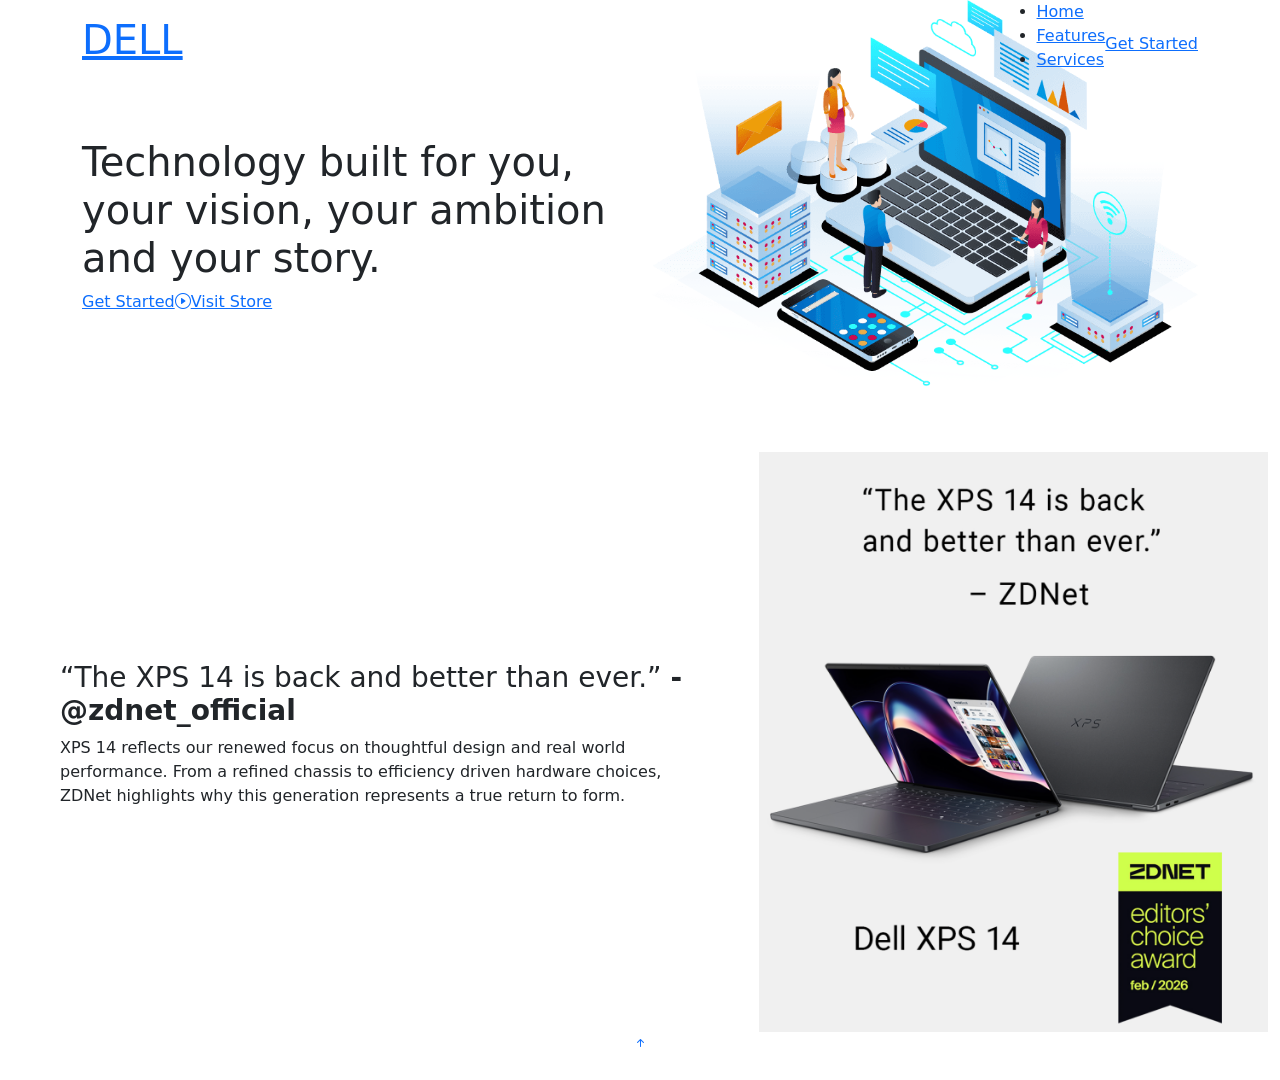
==== commit 86af9e71: "Pertemuan 5 a" ====
--- a/pertemuan5.html
+++ b/pertemuan5.html
@@ -2,34 +2,32 @@
 <html lang="en">
 
 <head>
-    <meta charset="utf-8">
-    <meta content="width=device-width, initial-scale=1.0" name="viewport">
-    <title>DELL</title>
-    <meta name="description" content="">
-    <meta name="keywords" content="">
+  <meta charset="utf-8">
+  <meta content="width=device-width, initial-scale=1.0" name="viewport">
+  <title>DELL</title>
+  <meta name="description" content="">
+  <meta name="keywords" content="">
 
-    <!-- Favicons -->
-    <link href="assets/img/favicon.png" rel="icon">
-    <link href="assets/img/apple-touch-icon.png" rel="apple-touch-icon">
+  <!-- Favicons -->
+  <link href="assets/img/favicon.png" rel="icon">
+  <link href="assets/img/apple-touch-icon.png" rel="apple-touch-icon">
 
-    <!-- Fonts -->
-    <link href="https://fonts.googleapis.com" rel="preconnect">
-    <link href="https://fonts.gstatic.com" rel="preconnect" crossorigin>
-    <link
-        href="https://fonts.googleapis.com/css2?family=Open+Sans:ital,wght@0,300;0,400;0,500;0,600;0,700;0,800;1,300;1,400;1,500;1,600;1,700;1,800&family=Poppins:ital,wght@0,100;0,200;0,300;0,400;0,500;0,600;0,700;0,800;0,900;1,100;1,200;1,300;1,400;1,500;1,600;1,700;1,800;1,900&family=Jost:ital,wght@0,100;0,200;0,300;0,400;0,500;0,600;0,700;0,800;0,900;1,100;1,200;1,300;1,400;1,500;1,600;1,700;1,800;1,900&display=swap"
-        rel="stylesheet">
+  <!-- Fonts -->
+  <link href="https://fonts.googleapis.com" rel="preconnect">
+  <link href="https://fonts.gstatic.com" rel="preconnect" crossorigin>
+  <link href="https://fonts.googleapis.com/css2?family=Open+Sans:ital,wght@0,300;0,400;0,500;0,600;0,700;0,800;1,300;1,400;1,500;1,600;1,700;1,800&family=Poppins:ital,wght@0,100;0,200;0,300;0,400;0,500;0,600;0,700;0,800;0,900;1,100;1,200;1,300;1,400;1,500;1,600;1,700;1,800;1,900&family=Jost:ital,wght@0,100;0,200;0,300;0,400;0,500;0,600;0,700;0,800;0,900;1,100;1,200;1,300;1,400;1,500;1,600;1,700;1,800;1,900&display=swap" rel="stylesheet">
 
-    <!-- Vendor CSS Files -->
-    <link href="assets/vendor/bootstrap/css/bootstrap.min.css" rel="stylesheet">
-    <link href="assets/vendor/bootstrap-icons/bootstrap-icons.css" rel="stylesheet">
-    <link href="assets/vendor/aos/aos.css" rel="stylesheet">
-    <link href="assets/vendor/glightbox/css/glightbox.min.css" rel="stylesheet">
-    <link href="assets/vendor/swiper/swiper-bundle.min.css" rel="stylesheet">
+  <!-- Vendor CSS Files -->
+  <link href="assets/vendor/bootstrap/css/bootstrap.min.css" rel="stylesheet">
+  <link href="assets/vendor/bootstrap-icons/bootstrap-icons.css" rel="stylesheet">
+  <link href="assets/vendor/aos/aos.css" rel="stylesheet">
+  <link href="assets/vendor/glightbox/css/glightbox.min.css" rel="stylesheet">
+  <link href="assets/vendor/swiper/swiper-bundle.min.css" rel="stylesheet">
 
-    <!-- Main CSS File -->
-    <link href="assets/css/main.css" rel="stylesheet">
+  <!-- Main CSS File -->
+  <link href="assets/css/main.css" rel="stylesheet">
 
-    <!-- =======================================================
+  <!-- =======================================================
   * Template Name: Arsha
   * Template URL: https://bootstrapmade.com/arsha-free-bootstrap-html-template-corporate/
   * Updated: Feb 22 2025 with Bootstrap v5.3.3
@@ -39,107 +37,98 @@
 </head>
 
 <body class="index-page">
-    <header id="header" class="header d-flex align-items-center fixed-top">
-        <div class="container-fluid container-xl position-relative d-flex align-items-center">
+     <header id="header" class="header d-flex align-items-center fixed-top">
+    <div class="container-fluid container-xl position-relative d-flex align-items-center">
 
-            <a href="index.html" class="logo d-flex align-items-center me-auto">
-                <!-- Uncomment the line below if you also wish to use an image logo -->
-                <!-- <img src="assets/img/logo.webp" alt=""> -->
-                <h1 class="sitename">DELL</h1>
-            </a>
+      <a href="index.html" class="logo d-flex align-items-center me-auto">
+        <!-- Uncomment the line below if you also wish to use an image logo -->
+        <!-- <img src="assets/img/logo.webp" alt=""> -->
+        <h1 class="sitename">DELL</h1>
+      </a>
 
-            <nav id="navmenu" class="navmenu">
-                <ul>
-                    <li><a href="#hero" class="active">Home</a></li>
-                    <li><a href="#about">About</a></li>
-                    <li><a href="#services">Services</a></li>
+      <nav id="navmenu" class="navmenu">
+        <ul>
+          <li><a href="#hero" class="active">Home</a></li>
+          <li><a href="#why-us">Features</a></li>
+          <li><a href="#services">Services</a></li>
+          
+        </ul>
+        <i class="mobile-nav-toggle d-xl-none bi bi-list"></i>
+      </nav>
 
-                </ul>
-                <i class="mobile-nav-toggle d-xl-none bi bi-list"></i>
-            </nav>
+      <a class="btn-getstarted" href="#about">Get Started</a>
 
-            <a class="btn-getstarted" href="#about">Get Started</a>
+    </div>
+  </header>
 
+  <main class="main">
+    <!-- Hero Section -->
+    <section id="hero" class="hero section dark-background">
+
+      <div class="container">
+        <div class="row gy-4">
+          <div class="col-lg-6 order-2 order-lg-1 d-flex flex-column justify-content-center" data-aos="zoom-out">
+            <h1>Technology built for you, your vision, your ambition and your story.</h1>
+            
+            <div class="d-flex">
+              <a href="#about" class="btn-get-started">Get Started</a>
+              <a href="visitstore.bio/dell?tab=ig " class="glightbox btn-watch-video d-flex align-items-center"><i class="bi bi-play-circle"></i><span>Visit Store</span></a>
+            </div>
+          </div>
+          <div class="col-lg-6 order-1 order-lg-2 hero-img" data-aos="zoom-out" data-aos-delay="200">
+            <img src="assets/img/hero-img.png" class="img-fluid animated" alt="">
+          </div>
         </div>
-    </header>
+      </div>
 
-    <main class="main">
-        <!-- Hero Section -->
-        <section id="hero" class="hero section dark-background">
+    </section><!-- /Hero Section -->
+   <!-- Why Us Section -->
+    <section id="why-us" class="section why-us light-background" data-builder="section">
 
-            <div class="container">
-                <div class="row gy-4">
-                    <div class="col-lg-6 order-2 order-lg-1 d-flex flex-column justify-content-center"
-                        data-aos="zoom-out">
-                        <h1>Technology built for you, your vision, your ambition and your story. ✨</h1>
-                        <p>We are team of talented designers making websites with Bootstrap</p>
+      <div class="container-fluid">
 
-                        <div class="d-flex">
-                            <a href="#about" class="btn-get-started">Get Started</a>
-                            <a href="https://l.instagram.com/?u=https%3A%2F%2Fvisitstore.bio%2Fdell%3Ftab%3Dig%26utm_source%3Dig%26utm_medium%3Dsocial%26utm_content%3Dlink_in_bio%26fbclid%3DPAZXh0bgNhZW0CMTEAc3J0YwZhcHBfaWQMMjU2MjgxMDQwNTU4AAGn1wt-uKForccDcbAhZGaCw2CGeVeqtNpb-4AswXRnAjXyF1CBVmko9P5yfzk_aem_PF3v_iSZuWiXkEMX3nxFkQ&e=AT5VqcN9qGXSwtc5ktyBr_a_6ZcY5F_qgJH9NtALonrfTA_e7dTb-rTY4AzBuj37gHFbcyLwXW1fg3IN4So0haaHDBRmsX565-ytRp4TcA"
-                                class="glightbox btn-watch-video d-flex align-items-center"><i
-                                    class="bi bi-play-circle"></i><span>Visit Store</span></a>
-                        </div>
-                    </div>
-                    <div class="col-lg-6 order-1 order-lg-2 hero-img" data-aos="zoom-out" data-aos-delay="200">
-                        <img src="assets/img/hero-img.png" class="img-fluid animated" alt="">
-                    </div>
-                </div>
+        <div class="row gy-4">
+
+          <div class="col-lg-7 d-flex flex-column justify-content-center order-2 order-lg-1">
+
+            <div class="content px-xl-5" data-aos="fade-up" data-aos-delay="100">
+              <h3><span>“The XPS 14 is back and better than ever.”  </span><strong>- @zdnet_official</strong></h3>
+              <p>
+                XPS 14 reflects our renewed focus on thoughtful design and real world performance. From a refined chassis to efficiency driven hardware choices, ZDNet highlights why this generation represents a true return to form.
+              </p>
             </div>
 
-        </section><!-- /Hero Section -->
+            
+          </div>
 
-        <!-- Why Us Section -->
-        <section id="why-us" class="section why-us light-background" data-builder="section">
+          <div class="col-lg-5 order-1 order-lg-2 why-us-img">
+            <img src="assets/img/dellfoto.png" class="img-fluid" alt="" data-aos="zoom-in" data-aos-delay="100">
+          </div>
+        </div>
 
-            <div class="container-fluid">
+      </div>
 
-                <div class="row gy-4">
-
-                    <div class="col-lg-7 d-flex flex-column justify-content-center order-2 order-lg-1">
-
-                        <div class="content px-xl-5" data-aos="fade-up" data-aos-delay="100">
-                            <h3><span>The XPS 14 is back and better than ever.” </span><strong> @zdnet_official</strong>
-                            </h3>
-                            <p>
-                                XPS 14 reflects our renewed focus on thoughtful design and real world performance. From
-                                a refined chassis to efficiency driven hardware choices, ZDNet highlights why this
-                                generation represents a true return to form.
-                            </p>
-                        </div>
-                    </div>
-
-                    <div class="col-lg-5 order-1 order-lg-2 why-us-img">
-                        <img src="assets/img/dellfoto.png" class="img-fluid" alt="" data-aos="zoom-in"
-                            data-aos-delay="100">
-                    </div>
-                </div>
-
-            </div>
-
-        </section><!-- /Why Us Section -->
-
-    </main>
-    <!-- Scroll Top -->
-    <a href="#" id="scroll-top" class="scroll-top d-flex align-items-center justify-content-center"><i
-            class="bi bi-arrow-up-short"></i></a>
+    </section><!-- /Why Us Section -->
+  </main>
+   <!-- Scroll Top -->
+  <a href="#" id="scroll-top" class="scroll-top d-flex align-items-center justify-content-center"><i class="bi bi-arrow-up-short"></i></a>
 
 
-    <!-- Preloader -->
-    <div id="preloader"></div>
+  <!-- Preloader -->
+  <div id="preloader"></div>
 
-    <!-- Vendor JS Files -->
-    <script src="assets/vendor/bootstrap/js/bootstrap.bundle.min.js"></script>
-    <script src="assets/vendor/php-email-form/validate.js"></script>
-    <script src="assets/vendor/aos/aos.js"></script>
-    <script src="assets/vendor/glightbox/js/glightbox.min.js"></script>
-    <script src="assets/vendor/swiper/swiper-bundle.min.js"></script>
-    <script src="assets/vendor/waypoints/noframework.waypoints.js"></script>
-    <script src="assets/vendor/imagesloaded/imagesloaded.pkgd.min.js"></script>
-    <script src="assets/vendor/isotope-layout/isotope.pkgd.min.js"></script>
+  <!-- Vendor JS Files -->
+  <script src="assets/vendor/bootstrap/js/bootstrap.bundle.min.js"></script>
+  <script src="assets/vendor/php-email-form/validate.js"></script>
+  <script src="assets/vendor/aos/aos.js"></script>
+  <script src="assets/vendor/glightbox/js/glightbox.min.js"></script>
+  <script src="assets/vendor/swiper/swiper-bundle.min.js"></script>
+  <script src="assets/vendor/waypoints/noframework.waypoints.js"></script>
+  <script src="assets/vendor/imagesloaded/imagesloaded.pkgd.min.js"></script>
+  <script src="assets/vendor/isotope-layout/isotope.pkgd.min.js"></script>
 
-    <!-- Main JS File -->
-    <script src="assets/js/main.js"></script>
+  <!-- Main JS File -->
+  <script src="assets/js/main.js"></script>
 </body>
 
 </html>
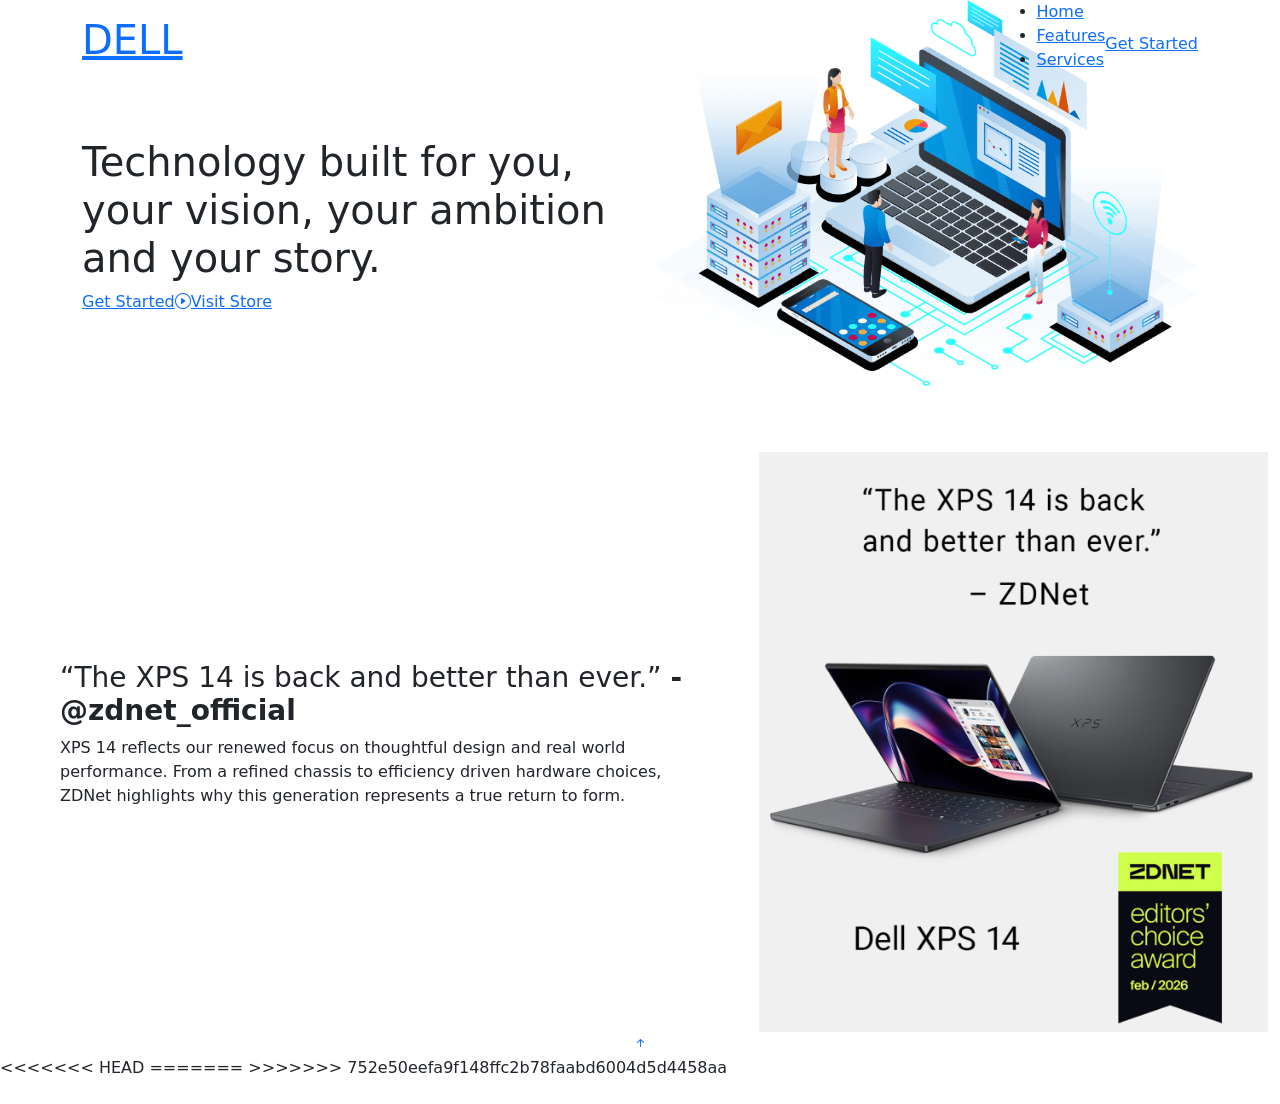
==== commit ef65d433: "resolve conflict" ====
--- a/pertemuan5.html
+++ b/pertemuan5.html
@@ -131,4 +131,8 @@
   <script src="assets/js/main.js"></script>
 </body>
 
-</html>+<<<<<<< HEAD
+</html>
+=======
+</html>
+>>>>>>> 752e50eefa9f148ffc2b78faabd6004d5d4458aa
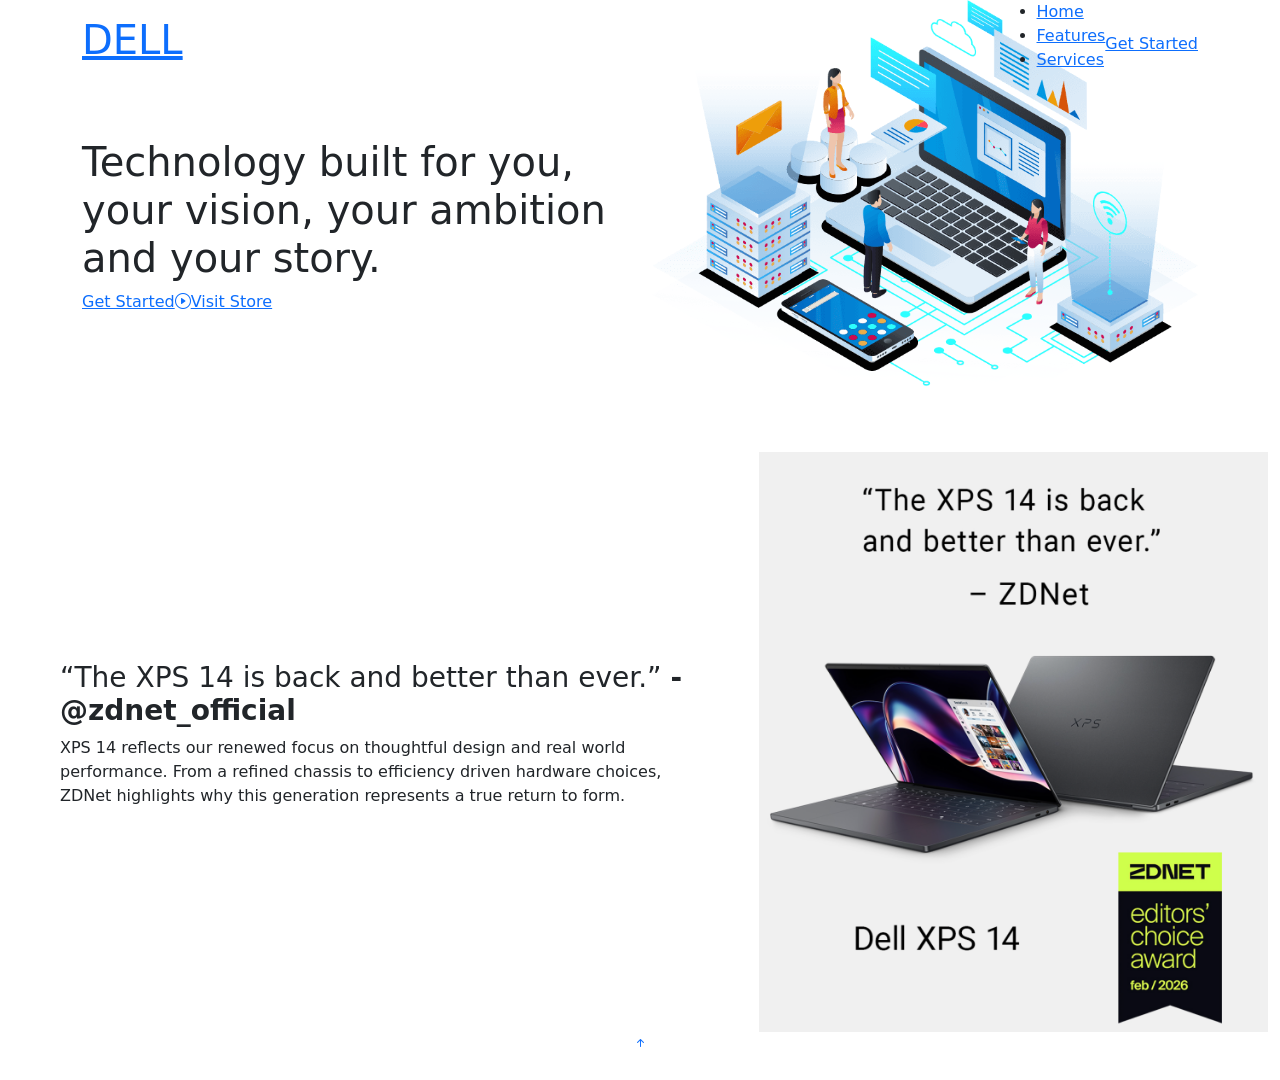
==== commit 7c1b7272: "Tugas Pertemuan 5." ====
--- a/pertemuan5.html
+++ b/pertemuan5.html
@@ -131,8 +131,4 @@
   <script src="assets/js/main.js"></script>
 </body>
 
-<<<<<<< HEAD
-</html>
-=======
-</html>
->>>>>>> 752e50eefa9f148ffc2b78faabd6004d5d4458aa
+</html>
